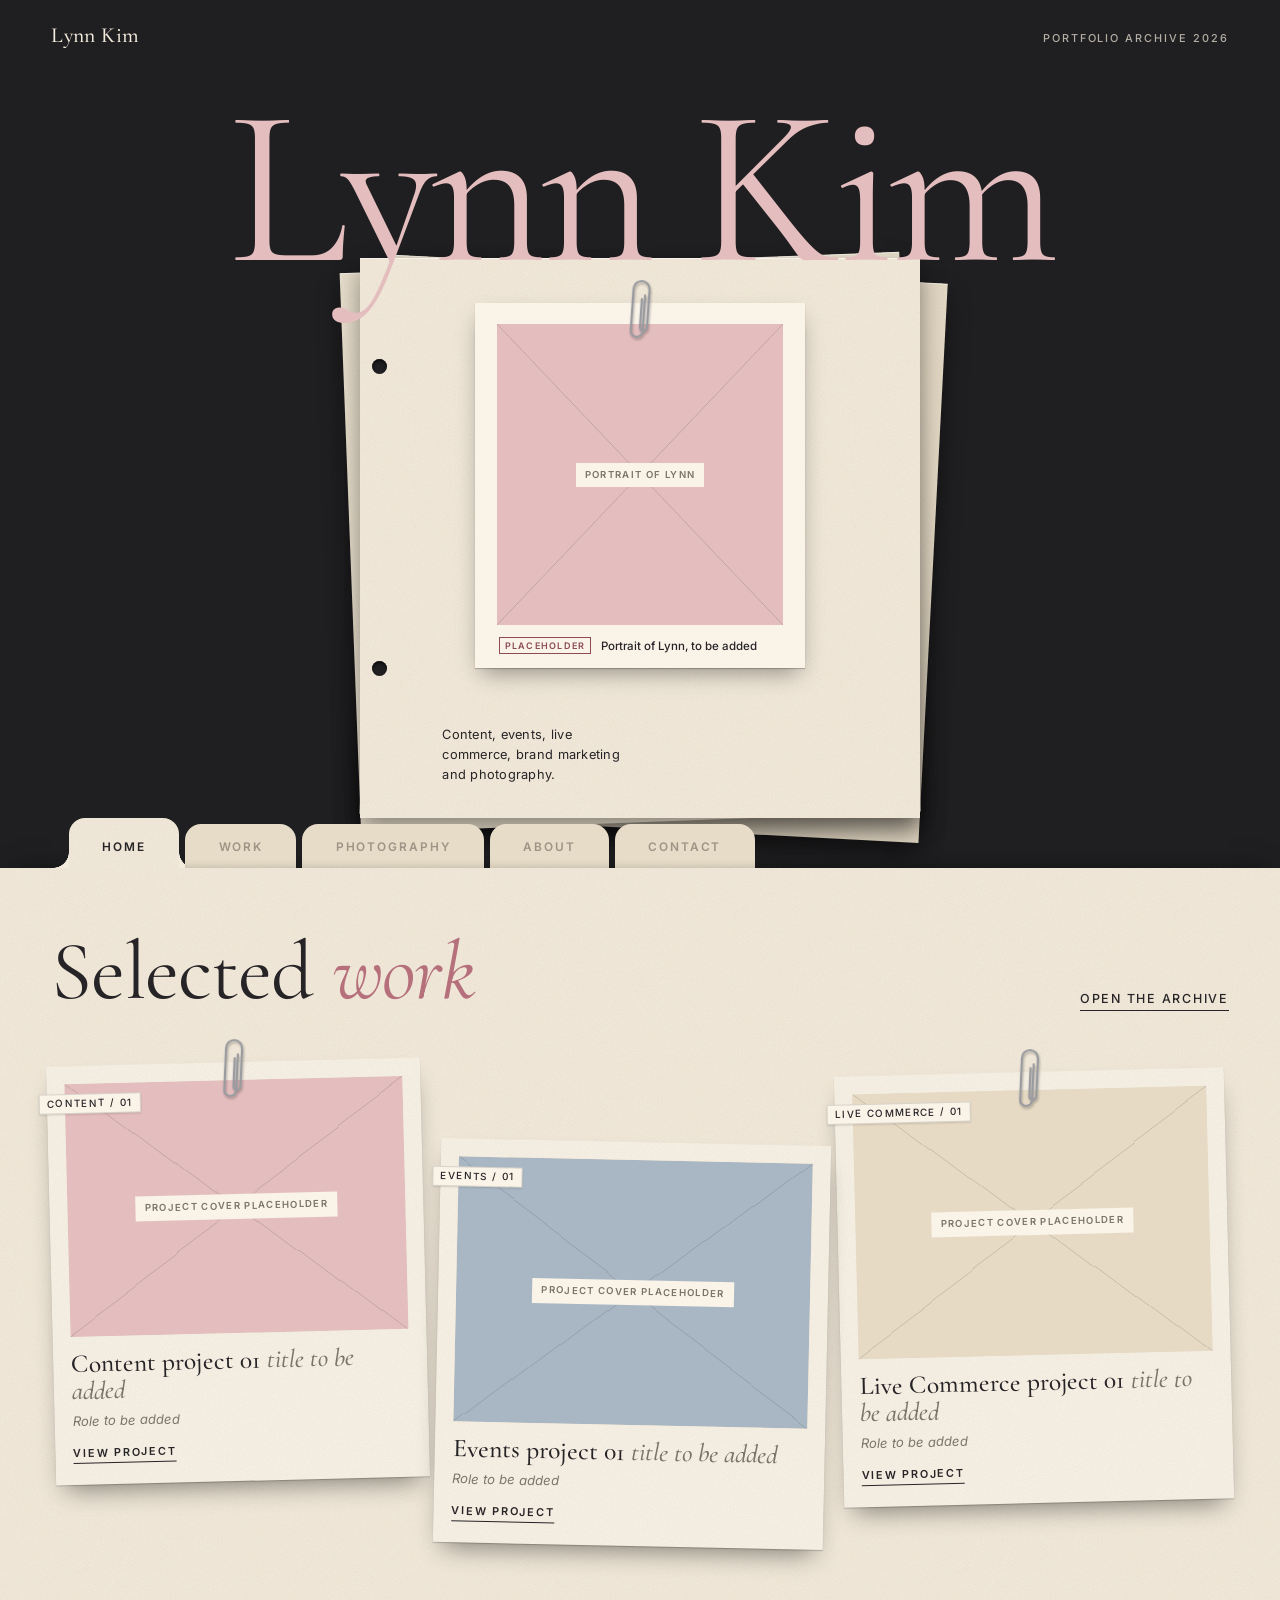
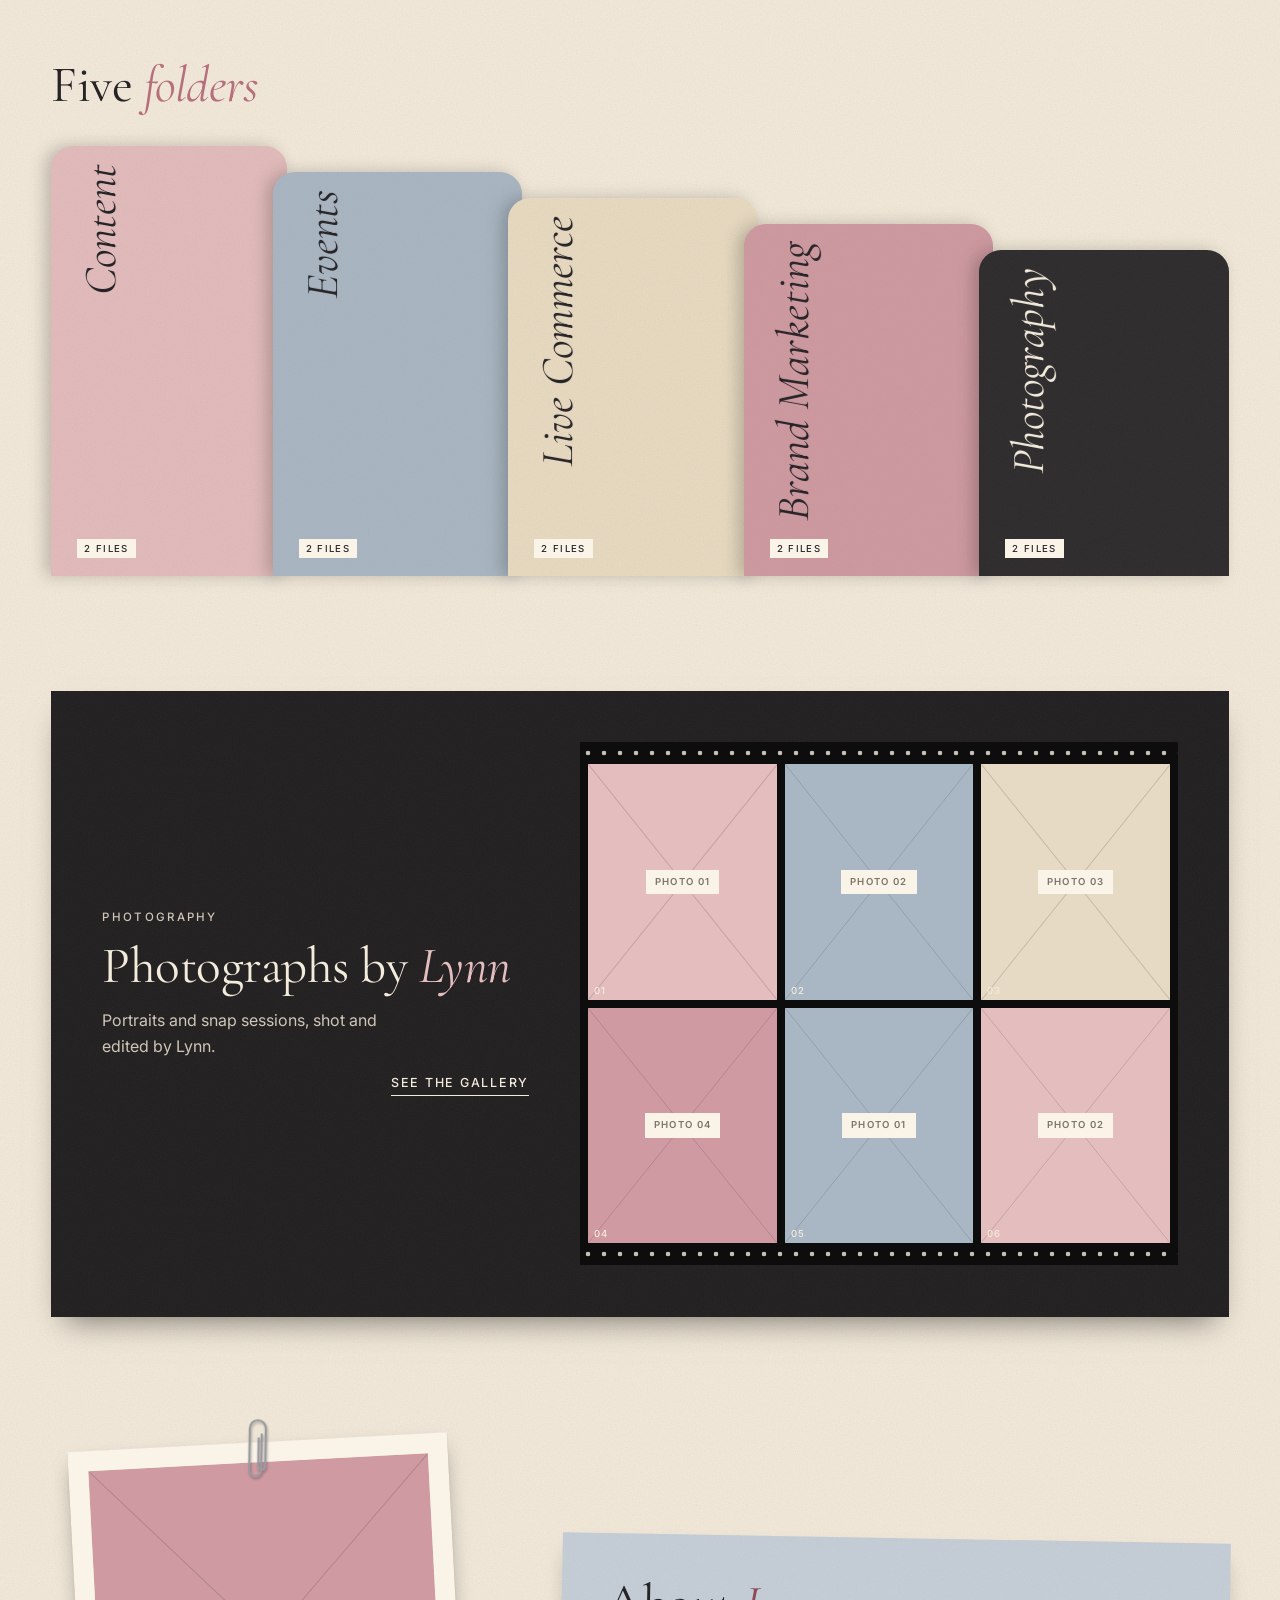
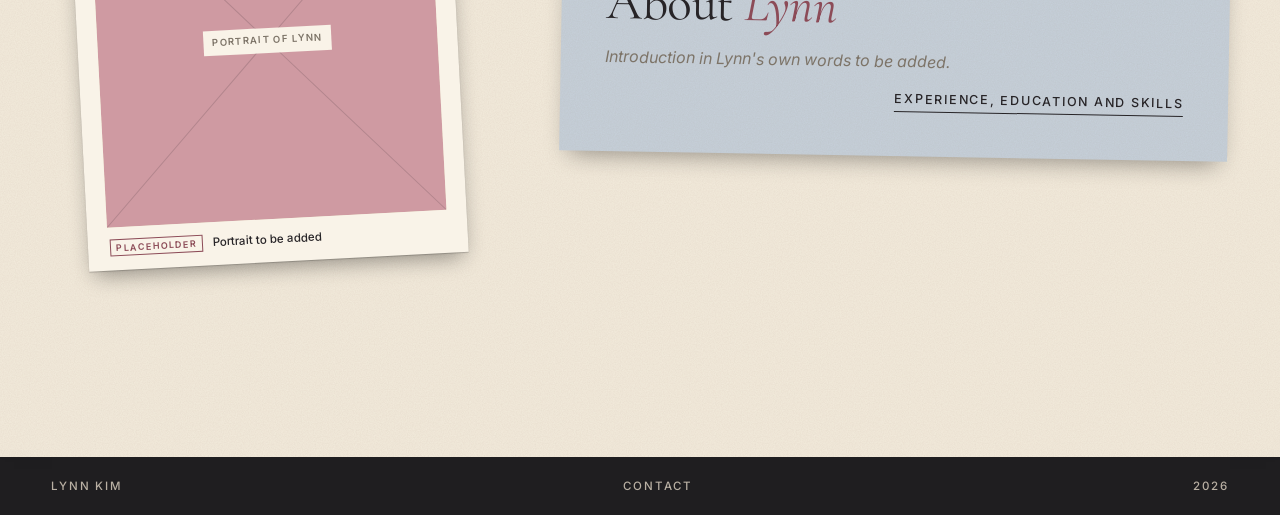
==== index.html @ a6194b80 "Build Lynn Kim portfolio: folder-tab archive, photography gallery, project pages Co-Authored-By: Cla" ====
<!doctype html>
<html lang="en">
<head>
<meta charset="utf-8">
<meta name="viewport" content="width=device-width, initial-scale=1">
<title>Lynn Kim, portfolio archive</title>
<meta name="description" content="Portfolio of Lynn Kim: content, events, live commerce, brand marketing and photography.">
<link rel="icon" href="data:,">
<link rel="preconnect" href="https://fonts.googleapis.com">
<link rel="preconnect" href="https://fonts.gstatic.com" crossorigin>
<link rel="stylesheet" href="https://fonts.googleapis.com/css2?family=Cormorant+Garamond:ital,wght@0,400;0,500;0,600;1,400;1,500&family=Inter:wght@400;500;600&display=swap">
<link rel="stylesheet" href="css/styles.css">
</head>
<body data-page="home">
<a class="skip" href="#main">Skip to content</a>
<div id="root"></div>
<noscript><p style="padding:2rem;color:#f3ebdc">This portfolio needs JavaScript to load its pages.</p></noscript>
<script type="module" src="js/app.js"></script>
</body>
</html>
---- css/styles.css ----
:root {
  --cream: #f3ebdc;
  --cream-2: #e7dcc8;
  --paper: #f9f3e8;
  --pink: #e4bdbe;
  --rose: #b5707c;
  --rose-deep: #8c4b57;
  --blue: #a9b7c4;
  --char: #1f1e20;
  --char-2: #2c2a2d;
  --ink: #272427;
  --mute: #7d7468;
  --serif: 'Cormorant Garamond', 'Cormorant', Georgia, 'Times New Roman', serif;
  --sans: 'Inter', system-ui, -apple-system, 'Segoe UI', Helvetica, Arial, sans-serif;
  --gut: clamp(16px, 4vw, 56px);
  --max: 1280px;
  --ease: cubic-bezier(.3, .7, .2, 1);
  --grain: url("data:image/svg+xml;utf8,<svg xmlns='http://www.w3.org/2000/svg' width='220' height='220'><filter id='n'><feTurbulence type='fractalNoise' baseFrequency='.85' numOctaves='2' stitchTiles='stitch'/><feColorMatrix values='0 0 0 0 .25  0 0 0 0 .18  0 0 0 0 .12  0 0 0 .1 0'/></filter><rect width='100%' height='100%' filter='url(%23n)'/></svg>");
  --cross: url("data:image/svg+xml;utf8,<svg xmlns='http://www.w3.org/2000/svg' viewBox='0 0 100 100' preserveAspectRatio='none'><path d='M0 0L100 100M100 0L0 100' stroke='rgba(31,30,32,.16)' stroke-width='1' vector-effect='non-scaling-stroke' fill='none'/></svg>");
}

*, *::before, *::after { box-sizing: border-box; }
html { -webkit-text-size-adjust: 100%; }
body {
  margin: 0; background: var(--char); color: var(--ink);
  font: 400 16px/1.6 var(--sans); -webkit-font-smoothing: antialiased;
}
img { max-width: 100%; display: block; }
a { color: inherit; }
h1, h2, h3, p, dl, dd, ol, ul { margin: 0; padding: 0; }
ul, ol { list-style: none; }
button { font: inherit; color: inherit; cursor: pointer; }
:focus-visible { outline: 2px solid var(--rose-deep); outline-offset: 3px; }
.band :focus-visible, .foot :focus-visible { outline-color: var(--pink); }
.skip { position: absolute; left: 8px; top: -60px; background: var(--cream); color: var(--ink); padding: 10px 14px; z-index: 100; }
.skip:focus { top: 8px; }
main:focus { outline: none; }

.pending { font-style: italic; color: var(--mute); }
.stamp { display: inline-block; font: 600 9px/1 var(--sans); letter-spacing: .14em; text-transform: uppercase; border: 1px solid currentColor; padding: 3px 5px; color: var(--rose-deep); margin-right: 6px; }
.small { font-size: .85rem; color: var(--mute); }
.eyebrow { font: 500 .72rem/1 var(--sans); letter-spacing: .2em; text-transform: uppercase; color: var(--pink); }
.eyebrow--dark { color: var(--rose-deep); }
.display { font: 400 clamp(2.6rem, 6.5vw, 5.4rem)/.95 var(--serif); letter-spacing: -.01em; }
.display em { font-style: italic; color: var(--rose); }
.display--s { font-size: clamp(2rem, 4vw, 3.2rem); }
.textlink { font: 500 .78rem/1 var(--sans); letter-spacing: .14em; text-transform: uppercase; text-decoration: none; border-bottom: 1px solid currentColor; padding-bottom: 5px; align-self: flex-end; white-space: nowrap; }
.textlink:hover { color: var(--rose-deep); }

/* ---------- desk and band ---------- */
.desk { max-width: 1600px; margin: 0 auto; }
.band { position: relative; color: var(--cream); background: var(--char); }
.top { display: flex; justify-content: space-between; align-items: baseline; padding: 22px var(--gut) 0; font: 500 .78rem var(--sans); letter-spacing: .08em; }
.logo { text-decoration: none; font: 500 1.35rem var(--serif); letter-spacing: .02em; }
.top__note { opacity: .7; text-transform: uppercase; letter-spacing: .18em; font-size: .68rem; }

.stage { padding: clamp(40px, 7vw, 88px) var(--gut) clamp(36px, 5vw, 64px); max-width: var(--max); margin: 0 auto; }
.stage__title { font: 400 clamp(3.6rem, 12vw, 10rem)/.88 var(--serif); color: var(--pink); margin: 18px 0 20px; letter-spacing: -.02em; overflow-wrap: anywhere; }
.stage__lede { max-width: 46ch; color: #d7cfc2; font-size: 1.02rem; }

/* home stage: giant name over a stack of paper */
.stage--home { padding-top: clamp(24px, 4vw, 56px); padding-bottom: 0; position: relative; }
.giant { font: 400 clamp(4.6rem, 17.5vw, 15rem)/.8 var(--serif); color: var(--pink); letter-spacing: -.03em; position: relative; z-index: 3; text-align: center; margin: 0 0 -.09em; }
.stack { position: relative; width: min(560px, 82%); margin: 0 auto; height: clamp(430px, 52vw, 560px); }
.paper { position: absolute; inset: 0; background: var(--cream); background-image: var(--grain); box-shadow: 0 1px 0 #fff8 inset, 0 12px 24px #0006; }
.paper--3 { transform: rotate(3deg) translate(14px, 10px); background-color: var(--cream-2); }
.paper--2 { transform: rotate(-2.2deg) translate(-10px, 4px); background-color: #ece3d1; }
.paper--1 { display: flex; flex-direction: column; align-items: center; padding: 8% 8% 6%; }
.paper--1::before, .paper--1::after { content: ''; position: absolute; left: 12px; width: 15px; height: 15px; border-radius: 50%; background: var(--char); box-shadow: inset 0 2px 3px #000a; }
.paper--1::before { top: 18%; } .paper--1::after { top: 72%; }
.paper--1 .polaroid { width: 70%; z-index: 2; }
.typed { color: var(--ink); font: 400 .8rem/1.55 var(--sans); letter-spacing: .02em; margin-top: auto; align-self: flex-start; max-width: 28ch; padding-left: 8%; }

/* ---------- tabs: navigation as folder tabs ---------- */
.tabs { margin-top: 0; position: relative; z-index: 4; }
.tabs__row { display: flex; align-items: flex-end; gap: 6px; padding: 0 calc(var(--gut) + 18px); overflow-x: auto; scrollbar-width: none; max-width: 100%; }
.tabs__row::-webkit-scrollbar { display: none; }
.tabs a {
  position: relative; flex: 0 0 auto; text-decoration: none; background: var(--cream-2); color: #9d9486;
  font: 600 .74rem/1 var(--sans); letter-spacing: .16em; text-transform: uppercase;
  padding: 18px clamp(16px, 2.6vw, 34px) 14px; border-radius: 16px 16px 0 0; box-shadow: inset 0 -8px 10px -8px #0003;
  transition: color .25s, padding .35s var(--ease);
}
.tabs a:hover { color: var(--ink); }
.tabs a[aria-current='page'] { background: var(--cream); background-image: var(--grain); color: var(--ink); padding-top: 24px; box-shadow: none; }
.tabs a[aria-current='page']::before, .tabs a[aria-current='page']::after { content: ''; position: absolute; bottom: 0; width: 16px; height: 16px; }
.tabs a[aria-current='page']::before { left: -16px; background: radial-gradient(circle at 0 0, transparent 15.5px, var(--cream) 16px); }
.tabs a[aria-current='page']::after { right: -16px; background: radial-gradient(circle at 100% 0, transparent 15.5px, var(--cream) 16px); }

/* ---------- sheet ---------- */
.sheet { background: var(--cream); background-image: var(--grain); padding: clamp(32px, 5vw, 72px) var(--gut) 80px; min-height: 60vh; box-shadow: 0 -10px 24px -14px #0008; position: relative; }
.sheet > * { max-width: var(--max); margin-left: auto; margin-right: auto; }
.block { margin-bottom: clamp(64px, 9vw, 130px); }
.block__head { display: flex; justify-content: space-between; align-items: flex-end; gap: 24px; flex-wrap: wrap; margin-bottom: clamp(28px, 4vw, 52px); }
.foot { display: flex; justify-content: space-between; padding: 22px var(--gut); font: 500 .72rem var(--sans); letter-spacing: .16em; text-transform: uppercase; color: #b9b0a3; }
.foot a { text-decoration: none; }

/* ---------- media and placeholders ---------- */
.media { width: 100%; height: 100%; object-fit: cover; }
.ph { position: relative; width: 100%; height: 100%; min-height: 100%; display: grid; place-items: center; background-color: var(--pink); background-image: var(--cross); background-size: 100% 100%; overflow: hidden; }
.ph span { background: var(--paper); color: var(--mute); font: 600 .6rem/1.3 var(--sans); letter-spacing: .14em; text-transform: uppercase; padding: 6px 9px; text-align: center; max-width: 80%; }
.ph--pink { background-color: var(--pink); } .ph--rose { background-color: #cf9aa2; }
.ph--blue { background-color: var(--blue); } .ph--cream { background-color: #e6dac4; }
.ph--char { background-color: #4a474b; }

.clip { position: absolute; width: 22px; height: 70px; color: #9a9ba0; top: -26px; left: 50%; transform: translateX(-50%) rotate(4deg); z-index: 5; filter: drop-shadow(1px 2px 1px #0004); pointer-events: none; }
.clip--rose { color: var(--rose); }

.label { display: inline-block; background: var(--paper); border: 1px solid #0002; padding: 3px 7px; font: 500 .62rem/1.2 var(--sans); letter-spacing: .14em; text-transform: uppercase; color: var(--ink); box-shadow: 0 1px 2px #0002; }

.polaroid { position: relative; background: var(--paper); padding: 4.5% 4.5% 0; margin: 0; transform: rotate(var(--tilt, 0deg)); box-shadow: 0 1px 1px #0003, 0 10px 22px -6px #0006; max-width: 380px; }
.polaroid__img { aspect-ratio: 1 / 1.05; background: var(--cream-2); overflow: hidden; }
.polaroid figcaption { padding: 12px 2px 14px; font: 500 .72rem/1.3 var(--sans); color: var(--ink); min-height: 3.2em; display: flex; flex-wrap: wrap; align-items: center; gap: 4px; }

/* ---------- cards (project sheets) ---------- */
.scatter { display: grid; grid-template-columns: repeat(12, 1fr); gap: 28px; align-items: start; }
.scatter .card:nth-child(1) { grid-column: 1 / 5; }
.scatter .card:nth-child(2) { grid-column: 5 / 9; margin-top: 80px; margin-left: -16px; z-index: 2; }
.scatter .card:nth-child(3) { grid-column: 9 / 13; margin-top: 10px; margin-left: -16px; }
.card { position: relative; display: block; text-decoration: none; background: var(--paper); background-image: var(--grain); padding: 18px 18px 20px; transform: rotate(var(--tilt, 0deg)); box-shadow: 0 1px 1px #0003, 0 14px 26px -10px #0007; transition: transform .45s var(--ease), box-shadow .45s var(--ease); }
.card:hover, .card:focus-visible { transform: rotate(0deg) translateY(-6px); box-shadow: 0 1px 1px #0003, 0 22px 34px -12px #0008; }
.card .label { position: absolute; top: 28px; left: -8px; z-index: 3; }
.card__img { aspect-ratio: 4 / 3; overflow: hidden; margin-bottom: 14px; background: var(--cream-2); }
.card__title { font: 500 1.6rem/1.05 var(--serif); }
.card__meta { font-size: .82rem; color: var(--mute); margin-top: 6px; }
.card__more { display: inline-block; margin-top: 14px; font: 600 .68rem var(--sans); letter-spacing: .16em; text-transform: uppercase; border-bottom: 1px solid currentColor; padding-bottom: 3px; }

/* ---------- spines (folders seen edge-on) ---------- */
.block--spines .display { margin-bottom: 36px; }
.spines { display: grid; grid-template-columns: repeat(5, 1fr); gap: 0; height: clamp(300px, 36vw, 430px); }
.spine { position: relative; margin-left: -14px; padding-top: calc(var(--i) * 26px); filter: drop-shadow(-6px 0 8px #0003); }
.spine:first-child { margin-left: 0; }
.spine a { display: flex; flex-direction: column; justify-content: space-between; height: 100%; padding: 18px 18px 18px 26px; text-decoration: none; background: var(--pink); background-image: var(--grain); border-radius: 22px 22px 0 0; color: var(--ink); transition: transform .45s var(--ease); }
.spine a:hover, .spine a:focus-visible { transform: translateY(-14px); }
.spine--blue a { background-color: var(--blue); } .spine--cream a { background-color: #e9dcc3; }
.spine--rose a { background-color: #cf9aa2; } .spine--char a { background-color: var(--char-2); color: var(--cream); }
.spine__label { writing-mode: vertical-rl; transform: rotate(180deg); font: 400 clamp(1.8rem, 3.6vw, 3rem)/1 var(--serif); font-style: italic; align-self: flex-start; }
.spine__count { background: var(--paper); color: var(--ink); font: 500 .6rem var(--sans); letter-spacing: .14em; text-transform: uppercase; padding: 4px 7px; align-self: flex-start; }

/* ---------- photography strip on home ---------- */
.strip-wrap { display: grid; grid-template-columns: 5fr 7fr; gap: clamp(24px, 4vw, 64px); align-items: center; background: var(--char); background-image: var(--grain); color: var(--cream); padding: clamp(28px, 4vw, 56px); box-shadow: 0 16px 30px -14px #0008; }
.strip-copy { display: flex; flex-direction: column; gap: 18px; align-items: flex-start; }
.strip-copy .display em { color: var(--pink); }
.strip-copy p { color: #cfc6b8; max-width: 32ch; }
.strip-copy .textlink:hover { color: var(--pink); }
.film { display: grid; grid-template-columns: repeat(3, 1fr); gap: 8px; background: #0e0d0e; padding: 22px 8px; position: relative; }
.film::before, .film::after { content: ''; position: absolute; left: 0; right: 0; height: 8px; background-image: radial-gradient(circle, var(--cream) 2px, transparent 2.6px); background-size: 16px 8px; opacity: .8; }
.film::before { top: 7px; } .film::after { bottom: 7px; }
.film__frame { position: relative; aspect-ratio: 4 / 5; overflow: hidden; }
.film__frame i { position: absolute; left: 6px; bottom: 4px; font: 500 .6rem var(--sans); color: var(--cream); font-style: normal; letter-spacing: .1em; }

.about-note { display: grid; grid-template-columns: minmax(220px, 4fr) 6fr; gap: clamp(28px, 5vw, 80px); align-items: center; }
.about-note .polaroid { margin: 10px 0 0 6%; }
.note { background: #c6d0da; background-image: var(--grain); padding: clamp(24px, 3.5vw, 48px); transform: rotate(1deg); box-shadow: 0 12px 24px -10px #0006; display: flex; flex-direction: column; gap: 18px; align-items: flex-start; }
.note .display em { color: var(--rose-deep); }

/* ---------- Work: filing cabinet ---------- */
.sheet:has(.cabinet) { padding-top: clamp(24px, 3vw, 40px); }
.cabinet { max-width: var(--max); margin: 0 auto; }
.ftabs { position: relative; z-index: 20; margin-bottom: -1px; }
.ftabs__row { display: flex; gap: 5px; overflow-x: auto; padding: 14px 18px 0; scrollbar-width: none; }
.ftabs__row::-webkit-scrollbar { display: none; }
.ftab { position: relative; flex: 0 0 auto; border: 0; background: var(--pink); background-image: var(--grain); color: var(--ink); font: 600 .72rem/1 var(--sans); letter-spacing: .15em; text-transform: uppercase; padding: 17px clamp(14px, 2.2vw, 28px) 13px; border-radius: 14px 14px 0 0; box-shadow: inset 0 -7px 9px -7px #0004; transition: transform .4s var(--ease), padding .4s var(--ease); min-height: 44px; }
.ftab--blue { background-color: var(--blue); } .ftab--cream { background-color: #e9dcc3; }
.ftab--rose { background-color: #cf9aa2; } .ftab--char { background-color: var(--char-2); color: var(--cream); }
.ftab:hover { transform: translateY(-3px); }
.ftab[aria-selected='true'] { padding-top: 24px; box-shadow: none; transform: none; z-index: 2; }
.ftab--pink { --tab: var(--pink); } .ftab--blue { --tab: var(--blue); } .ftab--cream { --tab: #e9dcc3; }
.ftab--rose { --tab: #cf9aa2; } .ftab--char { --tab: var(--char-2); }
.ftab[aria-selected='true']::before, .ftab[aria-selected='true']::after { content: ''; position: absolute; bottom: 0; width: 14px; height: 14px; }
.ftab[aria-selected='true']::before { left: -14px; background: radial-gradient(circle at 0 0, transparent 13.5px, var(--tab) 14px); }
.ftab[aria-selected='true']::after { right: -14px; background: radial-gradient(circle at 100% 0, transparent 13.5px, var(--tab) 14px); }

.cabinet__stack { display: grid; padding-bottom: 64px; position: relative; }
.folder { grid-area: 1 / 1; --d: 0; --r: 0;
  background: var(--pink); background-image: var(--grain); border-radius: 0 20px 6px 6px; padding: clamp(24px, 4vw, 52px);
  transform: translateY(calc(var(--d) * 13px)) rotate(calc(var(--r) * 1deg)); transform-origin: 50% 100%;
  z-index: calc(10 - var(--d)); box-shadow: 0 -1px 0 #fff5 inset, 0 8px 18px -8px #0006;
  transition: transform .6s var(--ease), box-shadow .6s var(--ease); outline-offset: -6px; }
.folder--blue { background-color: var(--blue); } .folder--cream { background-color: #e9dcc3; }
.folder--rose { background-color: #cf9aa2; } .folder--char { background-color: var(--char-2); color: var(--cream); }
.folder--char .display em { color: var(--pink); }
.folder__inner { transition: opacity .35s ease, visibility 0s linear .35s; opacity: 0; visibility: hidden; position: absolute; inset: auto; left: 0; right: 0; top: 0; pointer-events: none; padding: inherit; }
.folder.is-front .folder__inner { position: relative; opacity: 1; visibility: visible; pointer-events: auto; transition: opacity .5s ease .12s, visibility 0s; padding: 0; }
.folder:not(.is-front) { box-shadow: 0 8px 14px -8px #0007; }
.folder__head { display: flex; justify-content: space-between; align-items: flex-end; gap: 16px; flex-wrap: wrap; margin-bottom: clamp(28px, 4vw, 48px); border-bottom: 1px solid #0003; padding-bottom: 18px; }
.folder--char .folder__head { border-color: #fff3; }
.folder__head p { font-size: .9rem; }
.count { display: inline-block; margin-left: 8px; font: 600 .62rem var(--sans); letter-spacing: .14em; text-transform: uppercase; background: var(--paper); color: var(--ink); padding: 4px 7px; }
.folder__files { display: grid; grid-template-columns: repeat(12, 1fr); gap: 26px; align-items: start; }
.folder__files .card { color: var(--ink); }
.folder__files .card:nth-child(1) { grid-column: 1 / 8; }
.folder__files .card:nth-child(2) { grid-column: 8 / 13; margin-top: 56px; margin-left: -14px; }
.folder__files .card:nth-child(n+3) { grid-column: span 4; }
.hint { text-align: center; font-size: .8rem; color: var(--mute); margin-top: 18px; }

/* ---------- Project detail ---------- */
.crumb { font: 500 .7rem var(--sans); letter-spacing: .14em; text-transform: uppercase; color: var(--mute); margin-bottom: 24px; }
.crumb a { text-decoration: none; border-bottom: 1px solid #0003; }
.facts { display: grid; grid-template-columns: repeat(4, 1fr); border-top: 1px solid var(--ink); border-bottom: 1px solid #0003; margin-bottom: clamp(40px, 6vw, 80px); }
.facts div { padding: 16px 16px 16px 0; }
.facts dt { font: 600 .62rem var(--sans); letter-spacing: .18em; text-transform: uppercase; color: var(--mute); margin-bottom: 6px; }
.facts dd { font: 500 1.25rem/1.2 var(--serif); }
.detail { display: grid; grid-template-columns: repeat(2, 1fr); gap: clamp(36px, 5vw, 72px) clamp(32px, 6vw, 96px); margin-bottom: clamp(60px, 8vw, 110px); }
.detail__sec { position: relative; padding-top: 6px; }
.detail__sec--wide { grid-column: 1 / -1; }
.num { display: block; font: 500 .72rem var(--sans); letter-spacing: .2em; color: var(--rose-deep); margin-bottom: 10px; }
.detail__sec .display { margin-bottom: 18px; }
.detail__sec > p { max-width: 54ch; font-size: 1.05rem; }
.ticks li { padding: 10px 0 10px 26px; border-bottom: 1px solid #0002; position: relative; }
.ticks li::before { content: ''; position: absolute; left: 0; top: 1.2em; width: 12px; height: 1px; background: var(--rose-deep); }
.steps { display: grid; grid-template-columns: repeat(3, 1fr); gap: 0; counter-reset: s; }
.steps li { display: flex; gap: 14px; padding: 18px 22px 18px 0; border-top: 1px solid var(--ink); }
.steps b { font: 400 2.4rem/1 var(--serif); color: var(--rose); }
.steps h3 { font: 600 .8rem var(--sans); letter-spacing: .08em; text-transform: uppercase; margin-bottom: 6px; }
.steps p { font-size: .95rem; }
.metrics { display: grid; grid-template-columns: repeat(3, 1fr); gap: 20px; }
.metric { background: var(--paper); background-image: var(--grain); padding: 24px 22px; box-shadow: 0 10px 18px -10px #0006; transform: rotate(-.6deg); }
.metric:nth-child(2) { transform: rotate(.7deg) translateY(10px); }
.metric__v { display: block; font: 400 clamp(2.4rem, 4vw, 3.6rem)/1 var(--serif); }
.metric__l { display: block; font-size: .82rem; margin-top: 8px; color: var(--mute); }
.metric--ph .metric__v { font-size: 1.5rem; }
.evidence { margin-bottom: 70px; }
.evidence .display { margin-bottom: 30px; }
.evidence__row { display: grid; grid-template-columns: repeat(3, 1fr); gap: 30px; align-items: start; }
.evidence__row .polaroid:nth-child(2) { margin-top: 44px; }
.pager { display: grid; grid-template-columns: 1fr 1fr; border-top: 1px solid var(--ink); }
.pager a { text-decoration: none; padding: 24px 0; font: 500 1.7rem/1.1 var(--serif); display: flex; flex-direction: column; gap: 8px; }
.pager a:last-child { text-align: right; align-items: flex-end; }
.pager span { font: 600 .64rem var(--sans); letter-spacing: .18em; text-transform: uppercase; color: var(--mute); }
.pager a:hover { color: var(--rose-deep); }

/* ---------- Photography ---------- */
.spread { display: grid; grid-template-columns: repeat(12, 1fr); gap: 20px; align-items: start; }
.shot { position: relative; display: block; width: 100%; border: 0; padding: 0; background: var(--cream-2); overflow: hidden; box-shadow: 0 14px 26px -12px #0008; transition: transform .5s var(--ease); }
.shot:hover, .shot:focus-visible { transform: scale(1.012); }
.shot--tall { aspect-ratio: 4 / 5; } .shot--wide { aspect-ratio: 3 / 2; } .shot--square { aspect-ratio: 1; }
.shot__no { position: absolute; left: 10px; bottom: 8px; font: 500 .66rem var(--sans); letter-spacing: .14em; background: var(--paper); padding: 3px 6px; }
.cap { font-size: .78rem; margin-top: 10px; max-width: 34ch; }
.spread__item--1 { grid-column: 1 / 7; }
.spread__item--2 { grid-column: 7 / 13; margin-top: 90px; }
.spread__item--3 { grid-column: 2 / 6; margin-top: 40px; position: relative; z-index: 2; }
.spread__item--4 { grid-column: 7 / 12; margin-top: 30px; }
.block--blue { background: #c3cdd7; background-image: var(--grain); padding: clamp(28px, 5vw, 64px); margin-left: calc(var(--gut) * -1); margin-right: calc(var(--gut) * -1); max-width: none !important; }
.block--blue > * { max-width: var(--max); margin-left: auto; margin-right: auto; }
.block--blue .display em { color: var(--rose-deep); }
.snaps { display: grid; grid-template-columns: repeat(5, 1fr); gap: 22px; }
.snap { position: relative; display: block; border: 0; background: var(--paper); padding: 8px 8px 0; text-align: left; transform: rotate(var(--tilt)); box-shadow: 0 12px 20px -8px #0006; transition: transform .45s var(--ease); }
.snap:nth-child(even) { margin-top: 34px; }
.snap:hover, .snap:focus-visible { transform: rotate(0) translateY(-6px); }
.snap__img { display: block; aspect-ratio: 1; overflow: hidden; }
.snap__cap { display: flex; justify-content: space-between; align-items: center; padding: 10px 2px 12px; font-size: .7rem; min-height: 40px; }
.snap__cap i { font-style: normal; font-weight: 600; letter-spacing: .12em; }
.sheetfilm { display: grid; grid-template-columns: repeat(3, 1fr); gap: 8px 10px; background: var(--char); padding: 30px 16px; position: relative; box-shadow: 0 16px 28px -14px #000a; }
.sheetfilm::before, .sheetfilm::after { content: ''; position: absolute; left: 0; right: 0; height: 10px; background-image: radial-gradient(circle, var(--cream) 2.4px, transparent 3px); background-size: 20px 10px; opacity: .8; }
.sheetfilm::before { top: 10px; } .sheetfilm::after { bottom: 10px; }
.cs-frame { position: relative; border: 0; padding: 0; aspect-ratio: 3 / 2; overflow: hidden; background: #111; transition: filter .3s, transform .4s var(--ease); }
.cs-frame:hover, .cs-frame:focus-visible { transform: scale(1.02); z-index: 2; }
.cs-frame i { position: absolute; right: 8px; bottom: 6px; font: 500 .66rem var(--sans); font-style: normal; color: var(--cream); letter-spacing: .1em; background: #0008; padding: 1px 5px; }
.viewer { border: 0; padding: 0; background: var(--char); color: var(--cream); width: min(980px, 94vw); max-height: 94vh; }
.viewer::backdrop { background: #0009; }
.viewer__bar, .viewer__nav { display: flex; justify-content: space-between; align-items: center; padding: 12px 16px; gap: 12px; font-size: .8rem; }
.viewer__stage { height: min(62vh, 620px); background: #111; }
.vbtn { background: none; border: 1px solid #fff6; color: var(--cream); padding: 10px 16px; font: 600 .7rem var(--sans); letter-spacing: .14em; text-transform: uppercase; min-height: 44px; }
.vbtn:hover { background: var(--cream); color: var(--ink); }
#viewer-cap { text-align: center; flex: 1; }

/* ---------- About ---------- */
.about-grid { display: grid; grid-template-columns: 4fr 6fr; gap: clamp(28px, 6vw, 96px); align-items: center; margin-bottom: clamp(60px, 8vw, 110px); }
.about-grid .polaroid { margin: 20px auto 0; max-width: 360px; }
.about-grid__text { display: flex; flex-direction: column; gap: 22px; }
.lead { font: 400 clamp(1.3rem, 2.2vw, 1.8rem)/1.35 var(--serif); max-width: 36ch; }
.cols { display: grid; grid-template-columns: repeat(3, 1fr); gap: 0; align-items: start; }
.col { padding: 30px 28px 36px; background-image: var(--grain); box-shadow: 0 12px 22px -12px #0006; border-radius: 16px 16px 4px 4px; }
.col .display { margin-bottom: 18px; }
.col--blue { background-color: var(--blue); transform: rotate(-.5deg); }
.col--pink { background-color: var(--pink); margin-top: 28px; margin-left: -6px; z-index: 2; position: relative; }
.col--cream { background-color: #e9dcc3; margin-left: -6px; transform: rotate(.5deg); }
.plain li { padding: 10px 0; border-bottom: 1px solid #0002; display: flex; flex-wrap: wrap; justify-content: space-between; gap: 4px 12px; }
.plain li p { width: 100%; font-size: .9rem; }
.plain li span { font-size: .8rem; color: var(--mute); }

/* ---------- Contact ---------- */
.contact { display: grid; grid-template-columns: 7fr 4fr; gap: clamp(28px, 6vw, 90px); align-items: center; }
.note-pad { position: relative; background: #e8bfc3; background-image: var(--grain); padding: clamp(32px, 5vw, 64px); box-shadow: 0 16px 30px -12px #0007; transform: rotate(-.8deg); }
.note-pad .clip { top: -30px; }
.note-pad .display em { color: var(--rose-deep); }
.contact__list { margin-top: 34px; border-top: 1px solid var(--ink); }
.contact__list > div { display: grid; grid-template-columns: 8rem 1fr; gap: 12px; padding: 18px 0; border-bottom: 1px solid #0003; align-items: baseline; }
.contact__list dt { font: 600 .66rem var(--sans); letter-spacing: .18em; text-transform: uppercase; }
.big-link { font: 400 clamp(1.4rem, 2.6vw, 2rem) var(--serif); text-decoration: none; border-bottom: 1px solid currentColor; overflow-wrap: anywhere; }
.big-link--ph { border: 0; font-size: 1.1rem; }
.btn { display: inline-block; background: var(--char); color: var(--cream); text-decoration: none; padding: 14px 22px; font: 600 .72rem var(--sans); letter-spacing: .14em; text-transform: uppercase; min-height: 44px; }
.btn:hover { background: var(--rose-deep); }
.btn--off { background: transparent; color: var(--mute); border: 1px dashed var(--mute); font-style: italic; text-transform: none; letter-spacing: .02em; font-size: .9rem; }
.contact__side .polaroid { margin: 0 auto; }

/* ---------- motion ---------- */
@media (prefers-reduced-motion: reduce) {
  *, *::before, *::after { transition-duration: .01ms !important; animation-duration: .01ms !important; scroll-behavior: auto !important; }
  .card:hover, .ftab:hover, .spine a:hover, .snap:hover { transform: none; }
}

/* ---------- tablet ---------- */
@media (max-width: 960px) {
  .scatter { grid-template-columns: repeat(6, 1fr); }
  .scatter .card:nth-child(1) { grid-column: 1 / 5; }
  .scatter .card:nth-child(2) { grid-column: 3 / 7; margin-left: 0; }
  .scatter .card:nth-child(3) { grid-column: 1 / 5; margin-top: 0; margin-left: 0; }
  .strip-wrap, .about-note, .about-grid, .contact { grid-template-columns: 1fr; }
  .facts { grid-template-columns: repeat(2, 1fr); }
  .detail, .steps, .metrics, .cols { grid-template-columns: 1fr; }
  .col--pink, .col--cream { margin-left: 0; margin-top: 16px; }
  .evidence__row { grid-template-columns: 1fr 1fr; }
  .snaps { grid-template-columns: repeat(3, 1fr); }
  .folder__files .card:nth-child(1), .folder__files .card:nth-child(2), .folder__files .card:nth-child(n+3) { grid-column: span 6; margin-left: 0; }
}

/* ---------- mobile ---------- */
@media (max-width: 640px) {
  body { font-size: 15px; }
  .top__note { display: none; }
  .stack { width: 92%; height: 440px; }
  .spines { grid-template-columns: 1fr; height: auto; gap: 0; }
  .spine { margin-left: 0; margin-top: -10px; padding-top: 0; }
  .spine:first-child { margin-top: 0; }
  .spine a { flex-direction: row-reverse; align-items: center; padding: 22px 20px; height: 74px; border-radius: 18px 18px 0 0; }
  .spine__label { writing-mode: horizontal-tb; transform: none; font-size: 1.9rem; align-self: center; }
  .spine__count { align-self: center; }
  .scatter, .folder__files { display: flex; flex-direction: column; gap: 34px; }
  .scatter .card, .folder__files .card { margin: 0 !important; width: 94%; }
  .scatter .card:nth-child(even), .folder__files .card:nth-child(even) { align-self: flex-end; }
  .folder { padding: 22px 16px; }
  .cabinet__stack { padding-bottom: 52px; }
  .film { grid-template-columns: repeat(3, 1fr); }
  .evidence__row { grid-template-columns: 1fr; }
  .evidence__row .polaroid { margin: 0 auto !important; width: 86%; }
  .snaps { grid-template-columns: 1fr 1fr; gap: 18px; }
  .snap:nth-child(even) { margin-top: 20px; }
  .spread { display: flex; flex-direction: column; gap: 36px; }
  .spread__item { margin: 0 !important; }
  .spread__item:nth-child(even) { width: 88%; align-self: flex-end; }
  .sheetfilm { grid-template-columns: repeat(2, 1fr); }
  .contact__list > div { grid-template-columns: 1fr; gap: 4px; }
  .facts { grid-template-columns: 1fr 1fr; }
  .pager a { font-size: 1.25rem; }
  .block--blue { margin-left: calc(var(--gut) * -1); margin-right: calc(var(--gut) * -1); }
}
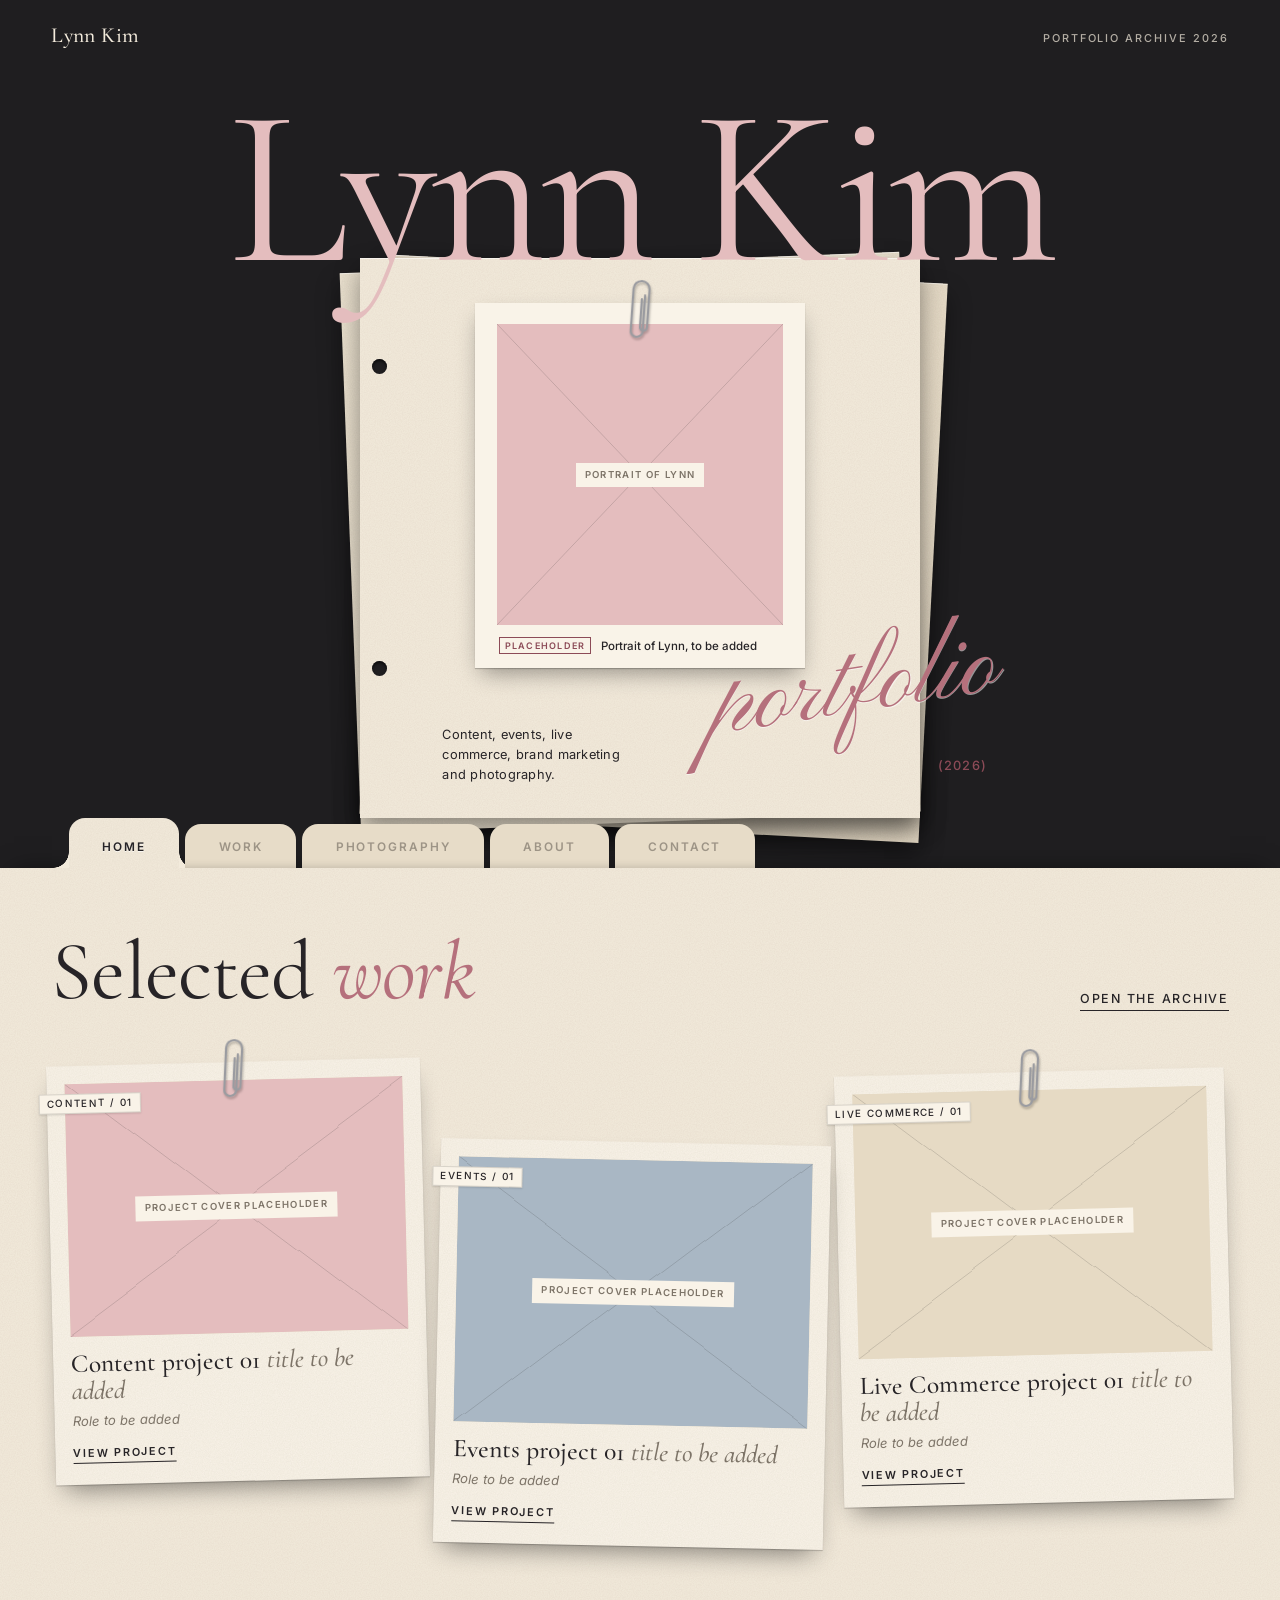
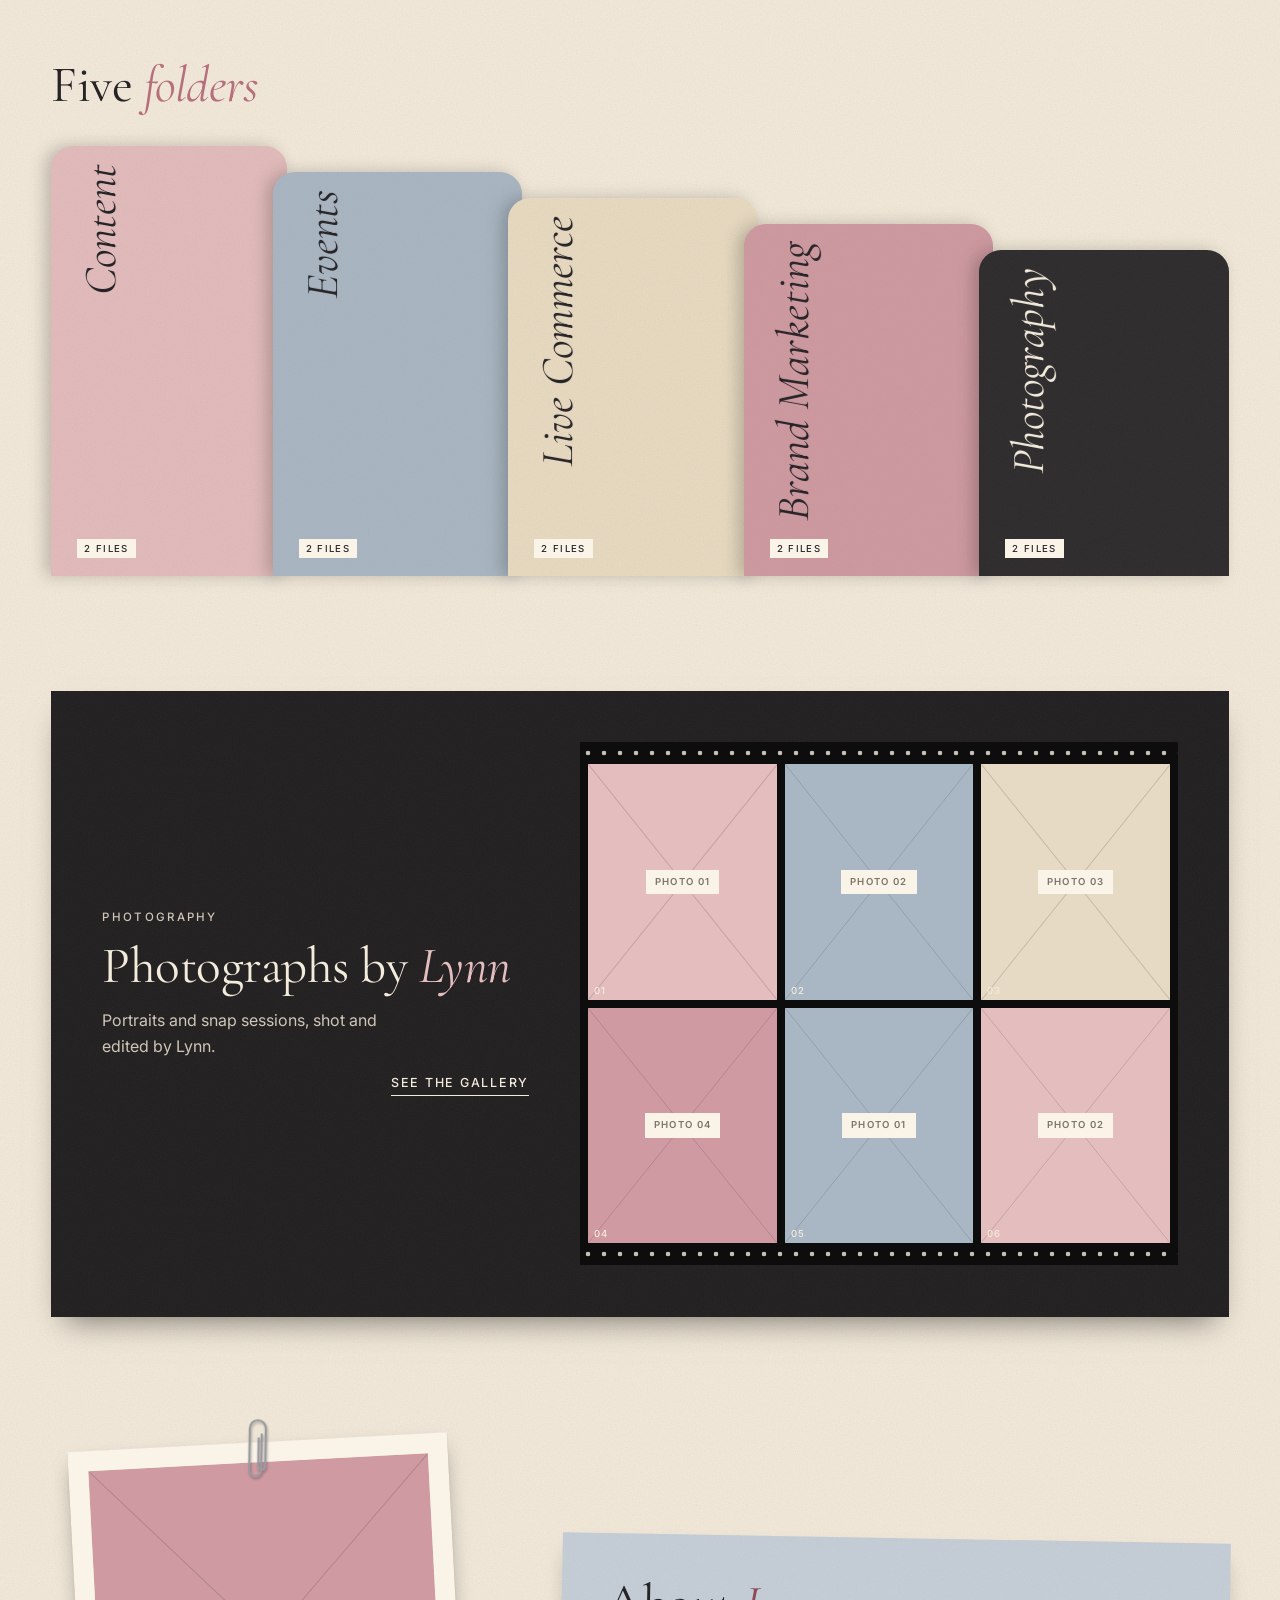
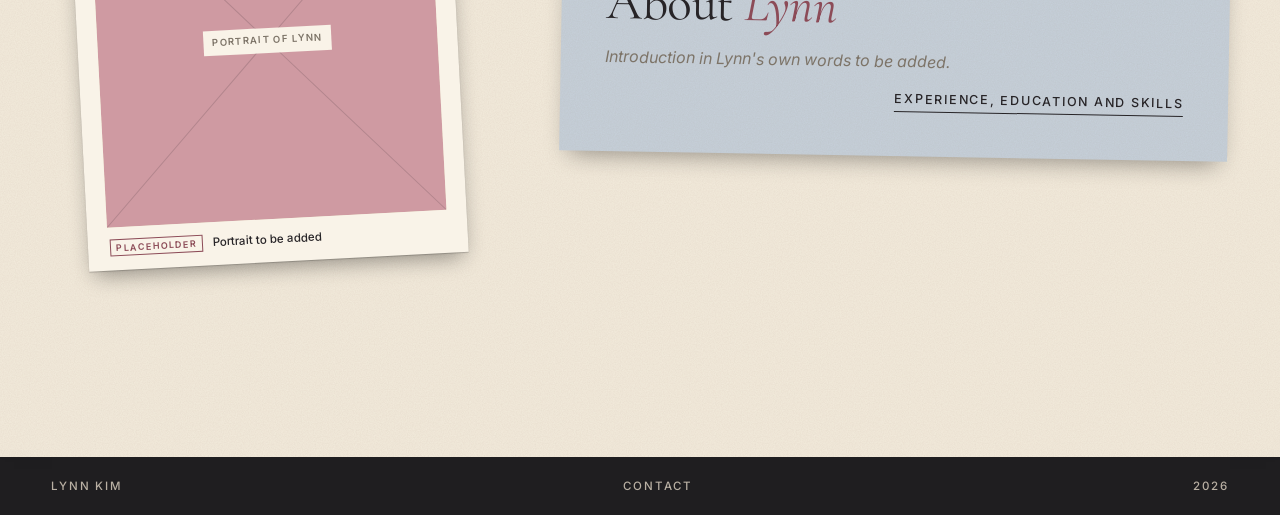
==== commit a439c143: "Add script accents, tape, stamp label and binder rings from references 6 and 7 Co-Authored-By: Claud" ====
--- a/index.html
+++ b/index.html
@@ -8,7 +8,7 @@
 <link rel="icon" href="data:,">
 <link rel="preconnect" href="https://fonts.googleapis.com">
 <link rel="preconnect" href="https://fonts.gstatic.com" crossorigin>
-<link rel="stylesheet" href="https://fonts.googleapis.com/css2?family=Cormorant+Garamond:ital,wght@0,400;0,500;0,600;1,400;1,500&family=Inter:wght@400;500;600&display=swap">
+<link rel="stylesheet" href="https://fonts.googleapis.com/css2?family=Pinyon+Script&family=Cormorant+Garamond:ital,wght@0,400;0,500;0,600;1,400;1,500&family=Inter:wght@400;500;600&display=swap">
 <link rel="stylesheet" href="css/styles.css">
 </head>
 <body data-page="home">
--- a/css/styles.css
+++ b/css/styles.css
@@ -10,6 +10,7 @@
   --char-2: #2c2a2d;
   --ink: #272427;
   --mute: #7d7468;
+  --script: 'Pinyon Script', 'Snell Roundhand', cursive;
   --serif: 'Cormorant Garamond', 'Cormorant', Georgia, 'Times New Roman', serif;
   --sans: 'Inter', system-ui, -apple-system, 'Segoe UI', Helvetica, Arial, sans-serif;
   --gut: clamp(16px, 4vw, 56px);
@@ -295,6 +296,25 @@
 .btn--off { background: transparent; color: var(--mute); border: 1px dashed var(--mute); font-style: italic; text-transform: none; letter-spacing: .02em; font-size: .9rem; }
 .contact__side .polaroid { margin: 0 auto; }
 
+/* ---------- details from references 6 and 7 ---------- */
+.script-em { font-family: var(--script); font-style: normal; font-weight: 400; color: var(--rose); font-size: 1.18em; letter-spacing: 0; padding-right: .06em; }
+.script-mark { position: absolute; z-index: 4; right: -14%; bottom: 14%; font: 400 clamp(3.4rem, 8vw, 6.6rem)/1 var(--script); color: var(--rose); transform: rotate(-9deg); text-shadow: 0 1px 0 #fff8; pointer-events: none; }
+.year-mark { position: absolute; z-index: 4; right: -12%; bottom: 8%; font: 500 .8rem var(--sans); letter-spacing: .1em; color: var(--rose-deep); }
+.tape { position: absolute; z-index: 5; top: -12px; left: 50%; width: 92px; height: 26px; transform: translateX(-50%) rotate(-3deg); background: #d7c79a99; background-image: var(--grain); box-shadow: 0 1px 2px #0003; }
+.rings { position: absolute; left: -34px; top: 0; bottom: 0; width: 22px; display: none; }
+.stamp-card { position: relative; background: var(--paper); background-image: var(--grain); padding: 26px 22px; margin: 0 auto 36px; max-width: 320px; text-align: center; display: flex; flex-direction: column; gap: 6px; filter: drop-shadow(0 8px 10px #0004); transform: rotate(1.5deg);
+  -webkit-mask: radial-gradient(circle 5px at 50% 0, #0000 96%, #000) top / 14px 100% repeat-x, radial-gradient(circle 5px at 50% 100%, #0000 96%, #000) bottom / 14px 100% repeat-x, radial-gradient(circle 5px at 0 50%, #0000 96%, #000) left / 100% 14px repeat-y, radial-gradient(circle 5px at 100% 50%, #0000 96%, #000) right / 100% 14px repeat-y;
+  -webkit-mask-composite: source-in; mask-composite: intersect; }
+.stamp-card span { font: 400 2rem/1 var(--script); color: var(--rose-deep); }
+.stamp-card b { font: 600 .62rem var(--sans); letter-spacing: .2em; text-transform: uppercase; }
+.stamp-card i { font: 400 .7rem/1.4 var(--sans); font-style: normal; color: var(--mute); }
+.ftab--cream[aria-selected='true'], .tabs a[aria-current='page'] { text-shadow: 0 1px 0 #fffa; }
+@media (min-width: 961px) {
+  .about-grid__text { position: relative; padding-left: 22px; }
+  .rings { display: block; background: radial-gradient(circle, var(--cream) 5px, #7d7468 5.5px, #7d7468 7px, transparent 7.5px) center 12% / 22px 22px no-repeat, radial-gradient(circle, var(--cream) 5px, #7d7468 5.5px, #7d7468 7px, transparent 7.5px) center 50% / 22px 22px no-repeat, radial-gradient(circle, var(--cream) 5px, #7d7468 5.5px, #7d7468 7px, transparent 7.5px) center 88% / 22px 22px no-repeat; left: -30px; }
+}
+@media (max-width: 640px) { .script-mark { right: -4%; bottom: 10%; font-size: 3.4rem; } .year-mark { right: 0; } }
+
 /* ---------- motion ---------- */
 @media (prefers-reduced-motion: reduce) {
   *, *::before, *::after { transition-duration: .01ms !important; animation-duration: .01ms !important; scroll-behavior: auto !important; }
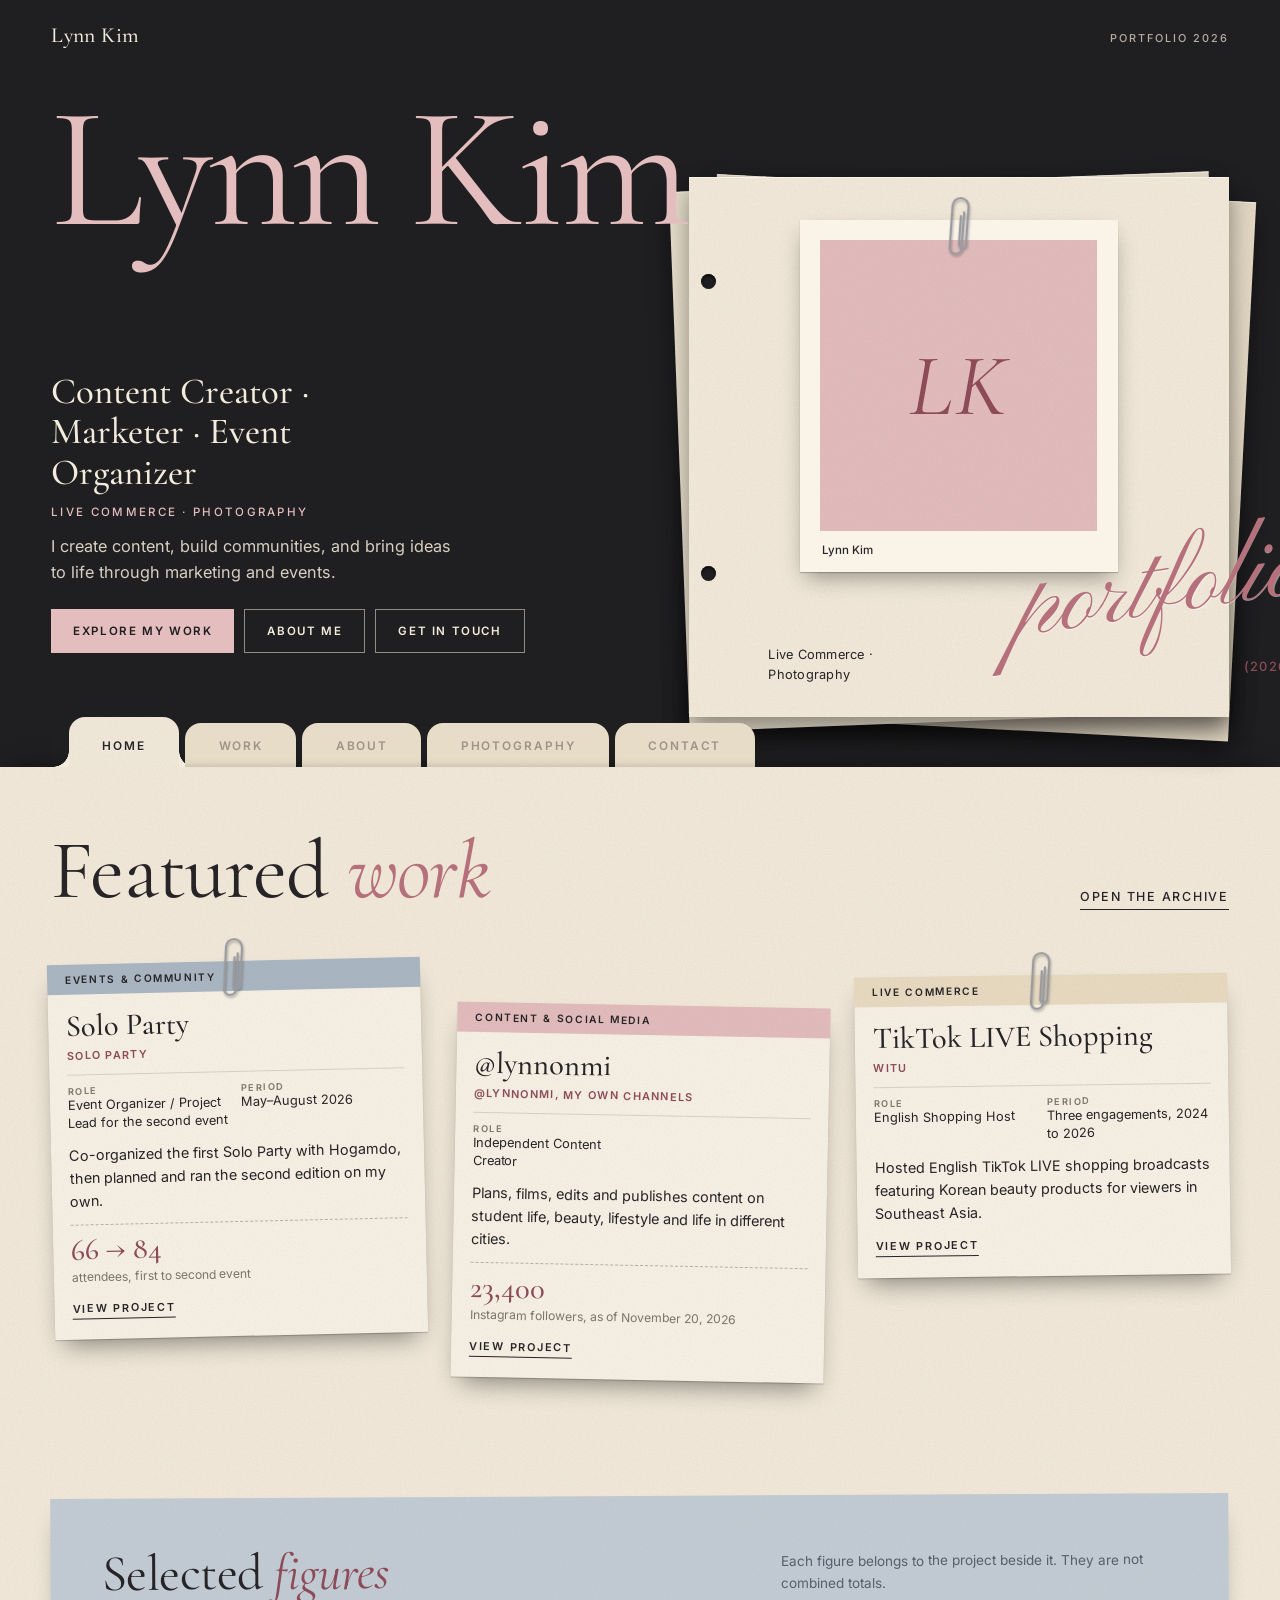
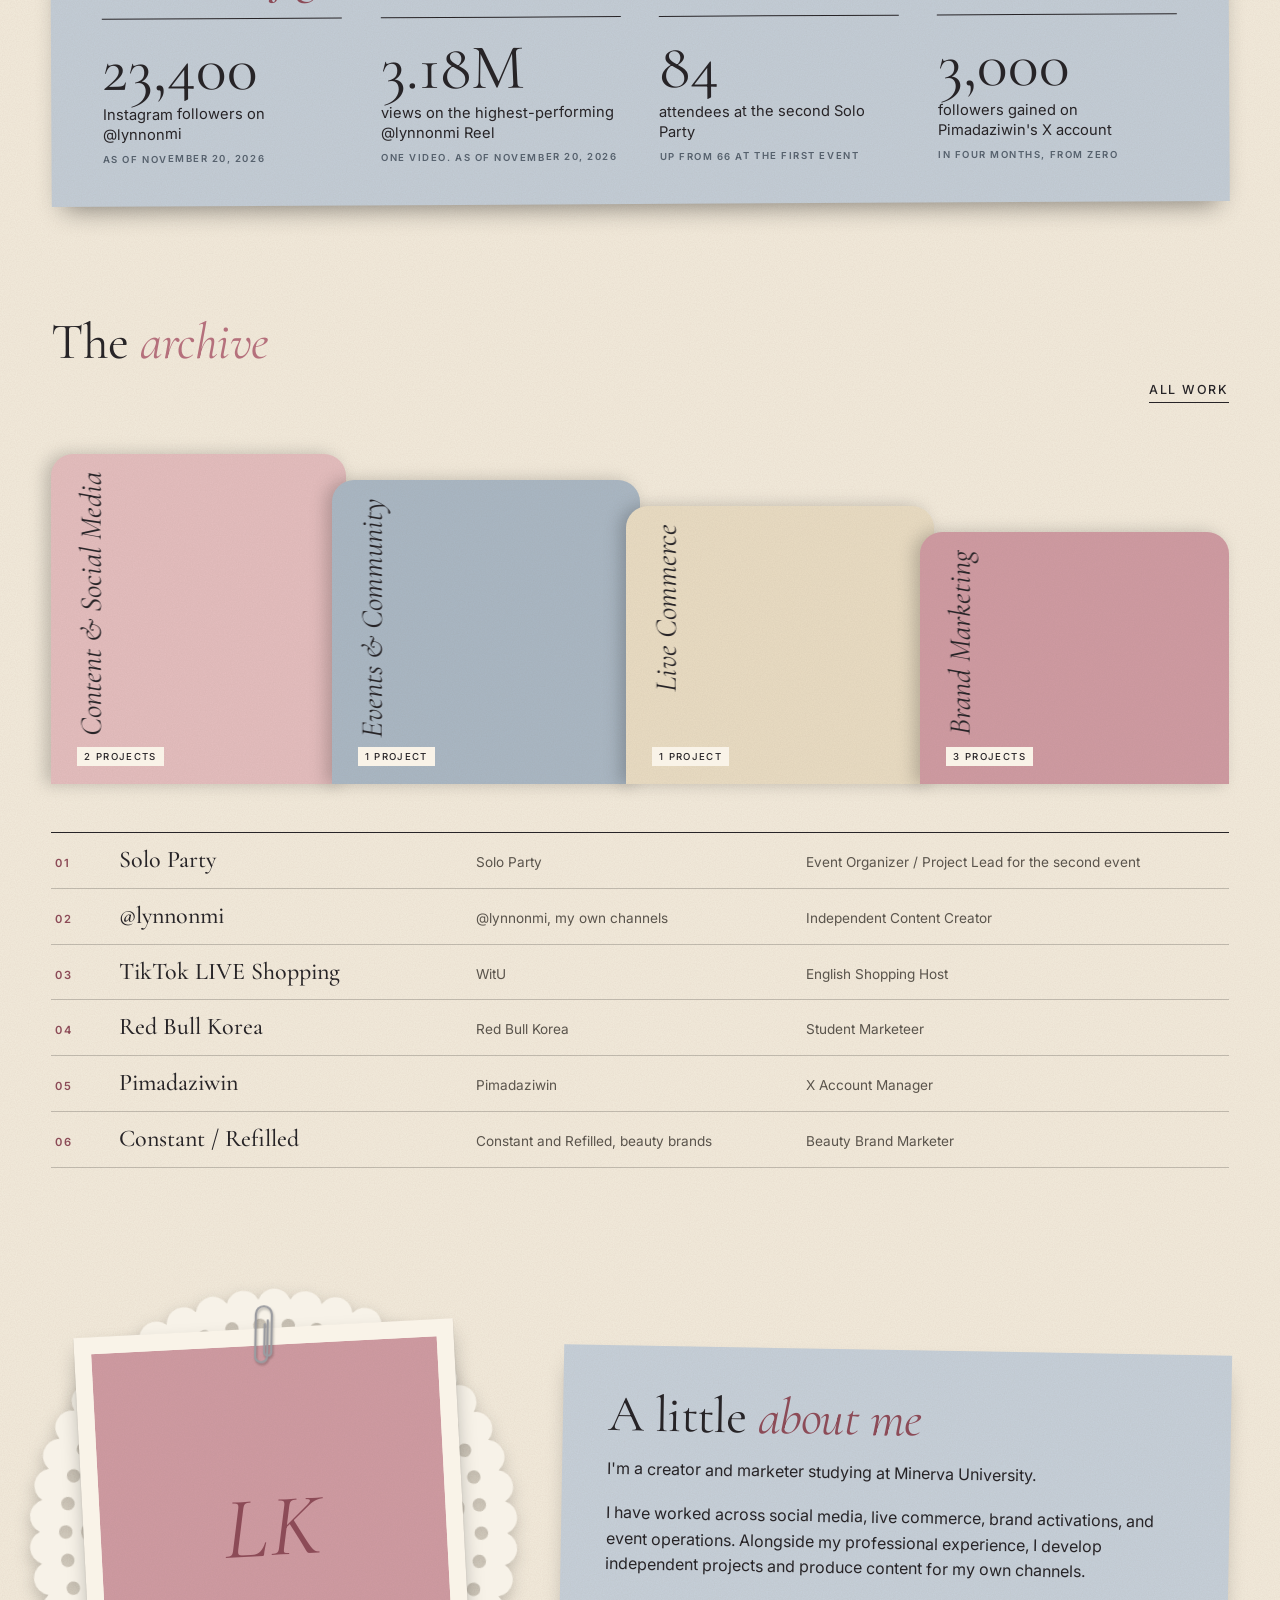
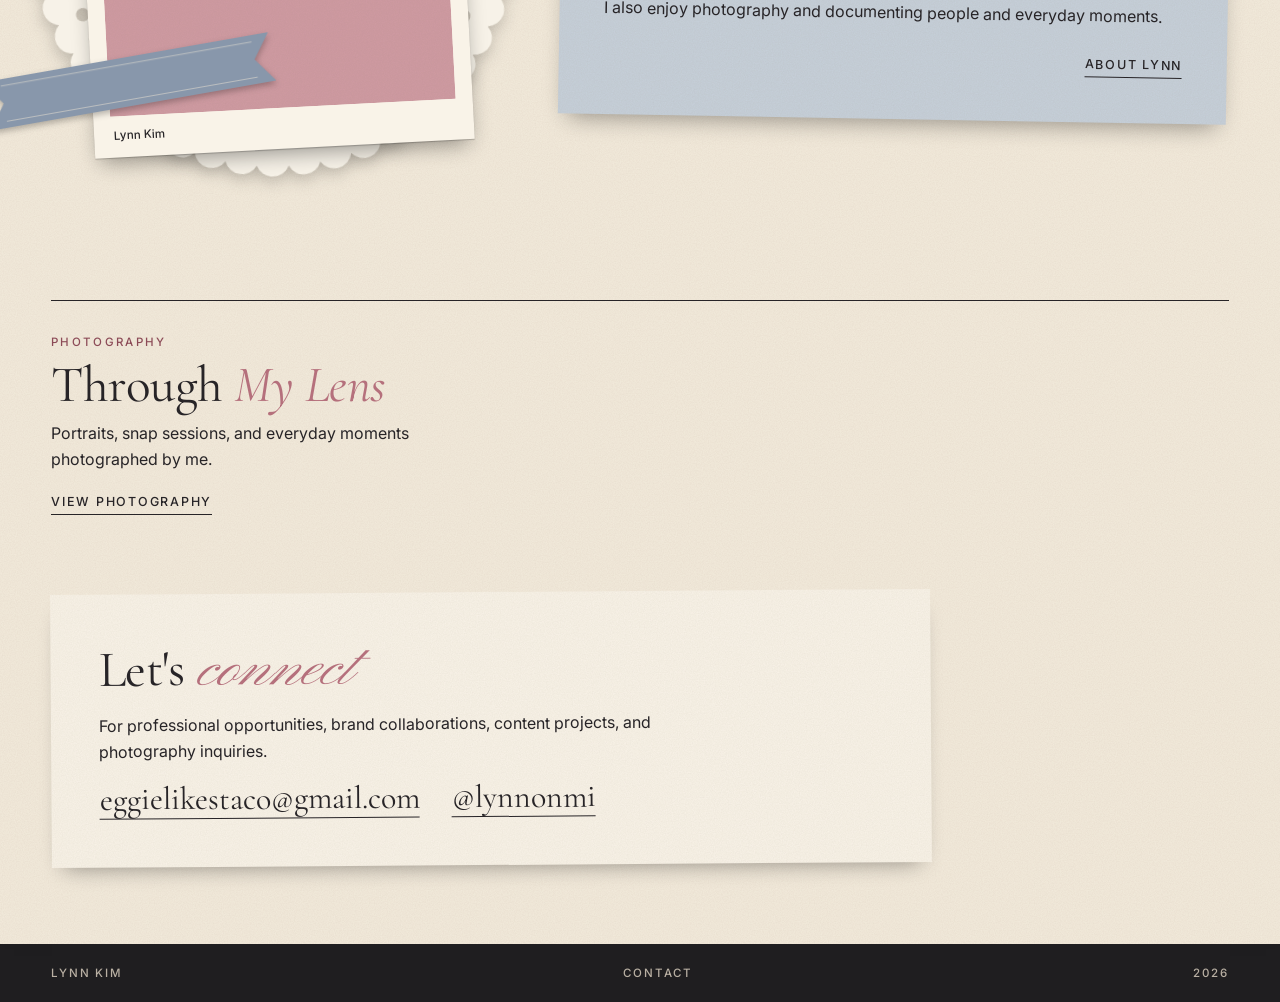
==== commit cb39cc58: "Revise portfolio: home flow, per-project layouts, text-led design, static project pages, tests and r" ====
--- a/index.html
+++ b/index.html
@@ -3,8 +3,20 @@
 <head>
 <meta charset="utf-8">
 <meta name="viewport" content="width=device-width, initial-scale=1">
-<title>Lynn Kim, portfolio archive</title>
-<meta name="description" content="Portfolio of Lynn Kim: content, events, live commerce, brand marketing and photography.">
+<title>Lynn Kim, Content Creator, Marketer, Event Organizer</title>
+<meta name="description" content="Portfolio of Lynn Kim: content creation, marketing, event organizing, live commerce and photography.">
+<meta name="theme-color" content="#1f1e20">
+<meta property="og:type" content="website">
+<meta property="og:site_name" content="Lynn Kim">
+<meta property="og:title" content="Lynn Kim, Content Creator, Marketer, Event Organizer">
+<meta property="og:description" content="Portfolio of Lynn Kim: content creation, marketing, event organizing, live commerce and photography.">
+<meta property="og:image" content="assets/og-image.png">
+<meta property="og:image:width" content="1200">
+<meta property="og:image:height" content="630">
+<meta name="twitter:card" content="summary_large_image">
+<meta name="twitter:title" content="Lynn Kim, Content Creator, Marketer, Event Organizer">
+<meta name="twitter:description" content="Portfolio of Lynn Kim: content creation, marketing, event organizing, live commerce and photography.">
+<meta name="twitter:image" content="assets/og-image.png">
 <link rel="icon" href="data:,">
 <link rel="preconnect" href="https://fonts.googleapis.com">
 <link rel="preconnect" href="https://fonts.gstatic.com" crossorigin>
@@ -14,7 +26,7 @@
 <body data-page="home">
 <a class="skip" href="#main">Skip to content</a>
 <div id="root"></div>
-<noscript><p style="padding:2rem;color:#f3ebdc">This portfolio needs JavaScript to load its pages.</p></noscript>
+<noscript><p style="padding:2rem;color:#f3ebdc">This portfolio needs JavaScript to load its pages. Email: eggielikestaco@gmail.com</p></noscript>
 <script type="module" src="js/app.js"></script>
 </body>
 </html>
--- a/css/styles.css
+++ b/css/styles.css
@@ -45,11 +45,11 @@
 .display { font: 400 clamp(2.6rem, 6.5vw, 5.4rem)/.95 var(--serif); letter-spacing: -.01em; }
 .display em { font-style: italic; color: var(--rose); }
 .display--s { font-size: clamp(2rem, 4vw, 3.2rem); }
-.textlink { font: 500 .78rem/1 var(--sans); letter-spacing: .14em; text-transform: uppercase; text-decoration: none; border-bottom: 1px solid currentColor; padding-bottom: 5px; align-self: flex-end; white-space: nowrap; }
+.textlink { font: 500 .78rem/1 var(--sans); letter-spacing: .14em; text-transform: uppercase; text-decoration: none; border-bottom: 1px solid currentColor; padding: 12px 0 5px; display: inline-block; align-self: flex-end; white-space: nowrap; }
 .textlink:hover { color: var(--rose-deep); }
 
 /* ---------- desk and band ---------- */
-.desk { max-width: 1600px; margin: 0 auto; }
+.desk { max-width: 1600px; margin: 0 auto; overflow-x: clip; }
 .band { position: relative; color: var(--cream); background: var(--char); }
 .top { display: flex; justify-content: space-between; align-items: baseline; padding: 22px var(--gut) 0; font: 500 .78rem var(--sans); letter-spacing: .08em; }
 .logo { text-decoration: none; font: 500 1.35rem var(--serif); letter-spacing: .02em; }
@@ -61,8 +61,14 @@
 
 /* home stage: giant name over a stack of paper */
 .stage--home { padding-top: clamp(24px, 4vw, 56px); padding-bottom: 0; position: relative; }
-.giant { font: 400 clamp(4.6rem, 17.5vw, 15rem)/.8 var(--serif); color: var(--pink); letter-spacing: -.03em; position: relative; z-index: 3; text-align: center; margin: 0 0 -.09em; }
-.stack { position: relative; width: min(560px, 82%); margin: 0 auto; height: clamp(430px, 52vw, 560px); }
+.hero-grid { display: grid; grid-template-columns: minmax(0, 1fr) minmax(300px, 540px); gap: clamp(24px, 5vw, 72px); align-items: end; position: relative; z-index: 2; }
+.hero-copy { padding-bottom: clamp(40px, 5vw, 64px); display: flex; flex-direction: column; gap: 14px; align-items: flex-start; }
+.hero-role { font: 500 clamp(1.5rem, 3vw, 2.3rem)/1.1 var(--serif); color: var(--cream); margin-top: clamp(20px, 3vw, 44px); max-width: 18ch; }
+.hero-sub { font: 500 .72rem/1 var(--sans); letter-spacing: .2em; text-transform: uppercase; color: var(--pink); }
+.hero-intro { color: #d7cfc2; max-width: 40ch; font-size: 1.02rem; }
+.hero-actions { display: flex; flex-wrap: wrap; gap: 10px; margin-top: 10px; }
+.giant { font: 400 clamp(4.2rem, 13.5vw, 12rem)/.82 var(--serif); color: var(--pink); letter-spacing: -.03em; position: relative; z-index: 3; margin: 0; overflow-wrap: anywhere; }
+.stack { position: relative; width: 100%; max-width: 540px; justify-self: end; height: clamp(420px, 44vw, 540px); margin-top: calc(clamp(30px, 5vw, 80px) * -1); }
 .paper { position: absolute; inset: 0; background: var(--cream); background-image: var(--grain); box-shadow: 0 1px 0 #fff8 inset, 0 12px 24px #0006; }
 .paper--3 { transform: rotate(3deg) translate(14px, 10px); background-color: var(--cream-2); }
 .paper--2 { transform: rotate(-2.2deg) translate(-10px, 4px); background-color: #ece3d1; }
@@ -128,14 +134,14 @@
 
 /* ---------- spines (folders seen edge-on) ---------- */
 .block--spines .display { margin-bottom: 36px; }
-.spines { display: grid; grid-template-columns: repeat(5, 1fr); gap: 0; height: clamp(300px, 36vw, 430px); }
-.spine { position: relative; margin-left: -14px; padding-top: calc(var(--i) * 26px); filter: drop-shadow(-6px 0 8px #0003); }
+.spines { display: grid; grid-template-columns: repeat(var(--n, 4), 1fr); grid-auto-rows: 100%; gap: 0; height: clamp(240px, 28vw, 330px); }
+.spine { position: relative; min-height: 0; margin-left: -14px; padding-top: calc(var(--i) * 26px); filter: drop-shadow(-6px 0 8px #0003); }
 .spine:first-child { margin-left: 0; }
 .spine a { display: flex; flex-direction: column; justify-content: space-between; height: 100%; padding: 18px 18px 18px 26px; text-decoration: none; background: var(--pink); background-image: var(--grain); border-radius: 22px 22px 0 0; color: var(--ink); transition: transform .45s var(--ease); }
 .spine a:hover, .spine a:focus-visible { transform: translateY(-14px); }
 .spine--blue a { background-color: var(--blue); } .spine--cream a { background-color: #e9dcc3; }
 .spine--rose a { background-color: #cf9aa2; } .spine--char a { background-color: var(--char-2); color: var(--cream); }
-.spine__label { writing-mode: vertical-rl; transform: rotate(180deg); font: 400 clamp(1.8rem, 3.6vw, 3rem)/1 var(--serif); font-style: italic; align-self: flex-start; }
+.spine__label { writing-mode: vertical-rl; transform: rotate(180deg); font: 400 clamp(1.3rem, 2.4vw, 2rem)/1 var(--serif); font-style: italic; align-self: flex-start; }
 .spine__count { background: var(--paper); color: var(--ink); font: 500 .6rem var(--sans); letter-spacing: .14em; text-transform: uppercase; padding: 4px 7px; align-self: flex-start; }
 
 /* ---------- photography strip on home ---------- */
@@ -151,7 +157,7 @@
 .film__frame i { position: absolute; left: 6px; bottom: 4px; font: 500 .6rem var(--sans); color: var(--cream); font-style: normal; letter-spacing: .1em; }
 
 .about-note { display: grid; grid-template-columns: minmax(220px, 4fr) 6fr; gap: clamp(28px, 5vw, 80px); align-items: center; }
-.about-note .polaroid { margin: 10px 0 0 6%; }
+.about-note .polaroid { margin: 0 auto; }
 .note { background: #c6d0da; background-image: var(--grain); padding: clamp(24px, 3.5vw, 48px); transform: rotate(1deg); box-shadow: 0 12px 24px -10px #0006; display: flex; flex-direction: column; gap: 18px; align-items: flex-start; }
 .note .display em { color: var(--rose-deep); }
 
@@ -188,11 +194,9 @@
 .folder--char .folder__head { border-color: #fff3; }
 .folder__head p { font-size: .9rem; }
 .count { display: inline-block; margin-left: 8px; font: 600 .62rem var(--sans); letter-spacing: .14em; text-transform: uppercase; background: var(--paper); color: var(--ink); padding: 4px 7px; }
-.folder__files { display: grid; grid-template-columns: repeat(12, 1fr); gap: 26px; align-items: start; }
+.folder__files { display: grid; grid-template-columns: repeat(3, 1fr); gap: 28px; align-items: start; }
+.folder__files .card:nth-child(3n+2) { margin-top: 44px; }
 .folder__files .card { color: var(--ink); }
-.folder__files .card:nth-child(1) { grid-column: 1 / 8; }
-.folder__files .card:nth-child(2) { grid-column: 8 / 13; margin-top: 56px; margin-left: -14px; }
-.folder__files .card:nth-child(n+3) { grid-column: span 4; }
 .hint { text-align: center; font-size: .8rem; color: var(--mute); margin-top: 18px; }
 
 /* ---------- Project detail ---------- */
@@ -210,12 +214,12 @@
 .detail__sec > p { max-width: 54ch; font-size: 1.05rem; }
 .ticks li { padding: 10px 0 10px 26px; border-bottom: 1px solid #0002; position: relative; }
 .ticks li::before { content: ''; position: absolute; left: 0; top: 1.2em; width: 12px; height: 1px; background: var(--rose-deep); }
-.steps { display: grid; grid-template-columns: repeat(3, 1fr); gap: 0; counter-reset: s; }
+.steps { display: grid; grid-template-columns: repeat(auto-fit, minmax(190px, 1fr)); gap: 0; counter-reset: s; }
 .steps li { display: flex; gap: 14px; padding: 18px 22px 18px 0; border-top: 1px solid var(--ink); }
 .steps b { font: 400 2.4rem/1 var(--serif); color: var(--rose); }
 .steps h3 { font: 600 .8rem var(--sans); letter-spacing: .08em; text-transform: uppercase; margin-bottom: 6px; }
 .steps p { font-size: .95rem; }
-.metrics { display: grid; grid-template-columns: repeat(3, 1fr); gap: 20px; }
+.metrics { display: grid; grid-template-columns: repeat(auto-fit, minmax(170px, 1fr)); gap: 20px; }
 .metric { background: var(--paper); background-image: var(--grain); padding: 24px 22px; box-shadow: 0 10px 18px -10px #0006; transform: rotate(-.6deg); }
 .metric:nth-child(2) { transform: rotate(.7deg) translateY(10px); }
 .metric__v { display: block; font: 400 clamp(2.4rem, 4vw, 3.6rem)/1 var(--serif); }
@@ -245,7 +249,7 @@
 .block--blue { background: #c3cdd7; background-image: var(--grain); padding: clamp(28px, 5vw, 64px); margin-left: calc(var(--gut) * -1); margin-right: calc(var(--gut) * -1); max-width: none !important; }
 .block--blue > * { max-width: var(--max); margin-left: auto; margin-right: auto; }
 .block--blue .display em { color: var(--rose-deep); }
-.snaps { display: grid; grid-template-columns: repeat(5, 1fr); gap: 22px; }
+.snaps { display: grid; grid-template-columns: repeat(3, 1fr); gap: 22px; max-width: 900px; }
 .snap { position: relative; display: block; border: 0; background: var(--paper); padding: 8px 8px 0; text-align: left; transform: rotate(var(--tilt)); box-shadow: 0 12px 20px -8px #0006; transition: transform .45s var(--ease); }
 .snap:nth-child(even) { margin-top: 34px; }
 .snap:hover, .snap:focus-visible { transform: rotate(0) translateY(-6px); }
@@ -268,7 +272,7 @@
 
 /* ---------- About ---------- */
 .about-grid { display: grid; grid-template-columns: 4fr 6fr; gap: clamp(28px, 6vw, 96px); align-items: center; margin-bottom: clamp(60px, 8vw, 110px); }
-.about-grid .polaroid { margin: 20px auto 0; max-width: 360px; }
+.about-grid .polaroid { margin: 0 auto; max-width: 360px; }
 .about-grid__text { display: flex; flex-direction: column; gap: 22px; }
 .lead { font: 400 clamp(1.3rem, 2.2vw, 1.8rem)/1.35 var(--serif); max-width: 36ch; }
 .cols { display: grid; grid-template-columns: repeat(3, 1fr); gap: 0; align-items: start; }
@@ -293,6 +297,11 @@
 .big-link--ph { border: 0; font-size: 1.1rem; }
 .btn { display: inline-block; background: var(--char); color: var(--cream); text-decoration: none; padding: 14px 22px; font: 600 .72rem var(--sans); letter-spacing: .14em; text-transform: uppercase; min-height: 44px; }
 .btn:hover { background: var(--rose-deep); }
+.btn--pink { background: var(--pink); color: var(--char); }
+.btn--pink:hover { background: var(--cream); color: var(--char); }
+.btn--line { background: transparent; color: var(--cream); border: 1px solid #f3ebdc88; }
+.btn--line:hover { background: var(--cream); color: var(--char); }
+.btn { display: inline-flex; align-items: center; }
 .btn--off { background: transparent; color: var(--mute); border: 1px dashed var(--mute); font-style: italic; text-transform: none; letter-spacing: .02em; font-size: .9rem; }
 .contact__side .polaroid { margin: 0 auto; }
 
@@ -313,7 +322,112 @@
   .about-grid__text { position: relative; padding-left: 22px; }
   .rings { display: block; background: radial-gradient(circle, var(--cream) 5px, #7d7468 5.5px, #7d7468 7px, transparent 7.5px) center 12% / 22px 22px no-repeat, radial-gradient(circle, var(--cream) 5px, #7d7468 5.5px, #7d7468 7px, transparent 7.5px) center 50% / 22px 22px no-repeat, radial-gradient(circle, var(--cream) 5px, #7d7468 5.5px, #7d7468 7px, transparent 7.5px) center 88% / 22px 22px no-repeat; left: -30px; }
 }
-@media (max-width: 640px) { .script-mark { right: -4%; bottom: 10%; font-size: 3.4rem; } .year-mark { right: 0; } }
+@media (max-width: 640px) { .script-mark { right: 6%; bottom: 3%; font-size: 2.6rem; } .year-mark { display: none; } .typed { max-width: 17ch; } }
+
+
+/* ---------- master portfolio additions ---------- */
+.works { display: grid; grid-template-columns: repeat(3, 1fr); gap: 30px; align-items: start; }
+.works .card:nth-child(3n+2) { margin-top: 44px; }
+.works .card:nth-child(3n) { margin-top: 14px; }
+.card__org { font: 600 .68rem/1.3 var(--sans); letter-spacing: .12em; text-transform: uppercase; color: var(--rose-deep); margin-top: 6px; }
+.card__facts { display: grid; grid-template-columns: 1fr 1fr; gap: 10px; margin: 12px 0 0; padding-top: 10px; border-top: 1px solid #0002; }
+.card__facts dt { font: 600 .58rem var(--sans); letter-spacing: .16em; text-transform: uppercase; color: var(--mute); }
+.card__facts dd { font-size: .8rem; line-height: 1.35; }
+.card__summary { font-size: .9rem; margin-top: 12px; }
+.card__metric { display: flex; flex-direction: column; margin-top: 12px; padding-top: 10px; border-top: 1px dashed #0004; }
+.card__metric b { font: 500 1.9rem/1 var(--serif); color: var(--rose-deep); }
+.card__metric span { font-size: .76rem; color: var(--mute); margin-top: 2px; }
+.card__img { aspect-ratio: 16 / 10; }
+
+.figs-wrap { background: #c3cdd7; background-image: var(--grain); padding: clamp(24px, 4vw, 56px); box-shadow: 0 14px 26px -12px #0007; transform: rotate(-.3deg); max-width: none !important; }
+.figs-wrap .display em { color: var(--rose-deep); }
+.figs-wrap .block__head { margin-bottom: 20px; }
+.figs-wrap .small { max-width: 44ch; color: #55606c; }
+.figs { display: grid; grid-template-columns: repeat(3, 1fr); gap: 0 clamp(20px, 3vw, 44px); }
+.figs a { display: flex; flex-direction: column; gap: 4px; text-decoration: none; padding: 18px 0 20px; border-top: 1px solid var(--ink); height: 100%; }
+.fig__v { font: 400 clamp(2.6rem, 5vw, 4.2rem)/1 var(--serif); }
+.fig__l { font-size: .92rem; line-height: 1.35; max-width: 28ch; }
+.fig__n { font: 600 .6rem var(--sans); letter-spacing: .16em; text-transform: uppercase; color: #55606c; margin-top: 4px; }
+.figs a:hover .fig__v, .figs a:focus-visible .fig__v { color: var(--rose-deep); }
+
+.mini-photo { display: grid; grid-template-columns: 5fr 6fr; gap: clamp(20px, 4vw, 56px); align-items: center; padding: clamp(20px, 3vw, 36px) 0 0; border-top: 1px solid var(--ink); }
+.mini-photo__copy { display: flex; flex-direction: column; gap: 12px; align-items: flex-start; }
+.mini-photo__copy p { max-width: 34ch; }
+.mini-photo__row { display: grid; grid-template-columns: repeat(3, 1fr); gap: 14px; max-width: 420px; }
+.mini { margin: 0; background: var(--paper); padding: 6px 6px 18px; transform: rotate(var(--tilt)); box-shadow: 0 8px 14px -6px #0006; }
+.mini .ph, .mini img { aspect-ratio: 1; height: auto; min-height: 0; }
+.mini .ph span { font-size: .5rem; padding: 3px 4px; }
+.archive-link { text-align: center; margin-top: 6px; }
+
+/* project detail */
+.pull { font: italic 400 clamp(1.9rem, 3.8vw, 3.1rem)/1.1 var(--serif); color: var(--rose-deep); max-width: var(--max); padding-right: 30%; text-wrap: balance; margin: 0 auto clamp(40px, 6vw, 80px); }
+.periods span { display: block; }
+.psec { display: grid; grid-template-columns: 4fr 8fr; gap: clamp(20px, 5vw, 72px); padding-top: 26px; border-top: 1px solid var(--ink); margin-bottom: clamp(44px, 6vw, 84px); }
+.psec__head .display { margin-top: 2px; }
+.psec__body { min-width: 0; }
+.prose p { font-size: 1.1rem; max-width: 60ch; margin-bottom: .9rem; }
+.sub { font: 600 .72rem var(--sans); letter-spacing: .16em; text-transform: uppercase; margin: 30px 0 12px; }
+.events { display: grid; grid-template-columns: 1fr 1fr; gap: 24px; align-items: start; }
+.event { background: var(--paper); background-image: var(--grain); padding: 22px 22px 24px; box-shadow: 0 12px 20px -10px #0006; transform: rotate(var(--tilt)); }
+.event__date { font: 600 .66rem var(--sans); letter-spacing: .16em; text-transform: uppercase; color: var(--rose-deep); }
+.event h3 { font: 500 1.9rem/1.05 var(--serif); margin: 4px 0; }
+.event__role { font-size: .88rem; color: var(--mute); margin-bottom: 8px; }
+.chips { display: flex; flex-wrap: wrap; gap: 8px; margin-top: 14px; }
+.chips span { border: 1px solid var(--ink); padding: 5px 10px; font-size: .8rem; line-height: 1.3; }
+.chips--solid span { background: var(--char); color: var(--cream); border-color: var(--char); }
+.themes { display: grid; grid-template-columns: 1fr 1fr; gap: 16px 28px; }
+.themes dt { font: 500 1.35rem var(--serif); }
+.themes dd { font-size: .9rem; color: #4d4740; }
+.extra { background: #c6d0da; background-image: var(--grain); padding: 18px 22px; margin-top: 26px; max-width: 54ch; transform: rotate(.4deg); box-shadow: 0 10px 18px -10px #0006; }
+.extra h3 { font: 500 1.5rem var(--serif); margin-bottom: 4px; }
+.note-line { font-style: italic; margin-top: 16px; max-width: 54ch; }
+.notes { margin-top: 16px; display: grid; gap: 8px; }
+.notes li { border-left: 2px solid var(--rose); padding-left: 12px; font-size: .92rem; max-width: 60ch; }
+.reels { display: grid; grid-template-columns: repeat(auto-fit, minmax(140px, 1fr)); gap: 14px; }
+.reel { background: var(--paper); padding: 10px 10px 14px; box-shadow: 0 10px 16px -8px #0006; }
+.reel:nth-child(odd) { transform: rotate(-1deg); } .reel:nth-child(even) { transform: rotate(1deg) translateY(8px); }
+.reel__thumb { aspect-ratio: 9 / 13; overflow: hidden; }
+.reel__thumb .ph { height: 100%; }
+.reel__views { font: 400 2rem/1 var(--serif); margin-top: 10px; }
+.reel__views span { font: 600 .6rem var(--sans); letter-spacing: .14em; text-transform: uppercase; margin-left: 6px; color: var(--mute); }
+.reel__rank { font-size: .78rem; margin-top: 2px; }
+.reel__todo { font-size: .72rem; margin-top: 8px; }
+.evi-grid { display: grid; grid-template-columns: repeat(auto-fill, minmax(150px, 1fr)); gap: 14px; margin-top: 14px; }
+.evi { margin: 0; }
+.evi__img { aspect-ratio: 4 / 3; overflow: hidden; }
+.evi__img .ph span { font-size: .52rem; }
+.evi figcaption { font-size: .76rem; line-height: 1.35; margin-top: 6px; }
+
+/* about and photography */
+.block--intro { max-width: 760px !important; }
+.block--intro .display { margin-bottom: 18px; }
+.rules { max-width: 62ch; margin-top: 10px; }
+.prose--lead p { font: 400 clamp(1.15rem, 1.9vw, 1.5rem)/1.4 var(--serif); max-width: 40ch; margin-bottom: 1rem; }
+.edu__row { display: flex; flex-wrap: wrap; align-items: baseline; gap: 6px 24px; margin-top: 14px; padding-top: 14px; border-top: 1px solid var(--ink); }
+.edu__row b { font: 500 1.9rem var(--serif); }
+.timeline li { display: grid; grid-template-columns: 240px 1fr; gap: 24px; padding: 20px 0; border-top: 1px solid var(--ink); }
+.timeline li:last-child { border-bottom: 1px solid var(--ink); }
+.timeline__when span { display: block; font: 600 .72rem/1.6 var(--sans); letter-spacing: .12em; text-transform: uppercase; color: var(--rose-deep); }
+.timeline__when .pending { text-transform: none; letter-spacing: 0; font-weight: 400; }
+.timeline h3 { font: 500 1.8rem/1.1 var(--serif); }
+.timeline h3 a { text-decoration: none; border-bottom: 1px solid transparent; }
+.timeline h3 a:hover { border-color: currentColor; color: var(--rose-deep); }
+.timeline p { margin-top: 2px; }
+.skills { display: grid; grid-template-columns: 1fr 1fr; gap: 20px; }
+.skill { padding: 26px 26px 30px; background-image: var(--grain); box-shadow: 0 12px 22px -12px #0006; border-radius: 16px 16px 4px 4px; }
+.skill h3 { font: 500 1.7rem var(--serif); margin-bottom: 8px; }
+.skill--blue { background-color: var(--blue); transform: rotate(-.4deg); } .skill--pink { background-color: var(--pink); transform: rotate(.4deg); }
+.skill--cream { background-color: #e9dcc3; transform: rotate(.3deg); } .skill--rose { background-color: #cf9aa2; transform: rotate(-.3deg); }
+.plain li { justify-content: flex-start; }
+
+/* ---------- lace and ribbon ---------- */
+.lace-wrap { position: relative; width: 100%; max-width: 440px; margin: 0 auto; padding: 8% 6%; }
+.lace-wrap .polaroid { position: relative; z-index: 2; margin: 0 auto; }
+.doily { position: absolute; z-index: 0; width: 118%; left: -9%; top: -4%; height: auto; filter: drop-shadow(0 6px 8px #0003); transform: rotate(8deg); pointer-events: none; }
+.ribbon { position: absolute; z-index: 3; width: 74%; height: auto; left: -14%; top: 56%; transform: rotate(-14deg); filter: drop-shadow(0 3px 3px #0004); pointer-events: none; }
+.about-note .lace-wrap, .about-grid .lace-wrap, .contact__side .lace-wrap { margin-top: 10px; }
+.contact__side .ribbon { left: auto; right: -14%; top: 12%; transform: rotate(18deg); }
+@media (max-width: 640px) { .lace-wrap { max-width: 320px; } .ribbon { left: -6%; } .contact__side .ribbon { right: -6%; } }
 
 /* ---------- motion ---------- */
 @media (prefers-reduced-motion: reduce) {
@@ -329,11 +443,17 @@
   .scatter .card:nth-child(3) { grid-column: 1 / 5; margin-top: 0; margin-left: 0; }
   .strip-wrap, .about-note, .about-grid, .contact { grid-template-columns: 1fr; }
   .facts { grid-template-columns: repeat(2, 1fr); }
-  .detail, .steps, .metrics, .cols { grid-template-columns: 1fr; }
+  .detail, .cols { grid-template-columns: 1fr; }
   .col--pink, .col--cream { margin-left: 0; margin-top: 16px; }
-  .evidence__row { grid-template-columns: 1fr 1fr; }
   .snaps { grid-template-columns: repeat(3, 1fr); }
-  .folder__files .card:nth-child(1), .folder__files .card:nth-child(2), .folder__files .card:nth-child(n+3) { grid-column: span 6; margin-left: 0; }
+  .works, .folder__files { grid-template-columns: repeat(2, 1fr); }
+  .works .card, .folder__files .card { margin-top: 0 !important; }
+  .figs { grid-template-columns: repeat(2, 1fr); }
+  .psec { grid-template-columns: 1fr; gap: 16px; }
+  .events, .themes, .skills { grid-template-columns: 1fr; }
+  .timeline li { grid-template-columns: 1fr; gap: 4px; }
+  .hero-grid, .mini-photo { grid-template-columns: 1fr; }
+  .stack { justify-self: center; margin-top: 0; }
 }
 
 /* ---------- mobile ---------- */
@@ -347,9 +467,10 @@
   .spine a { flex-direction: row-reverse; align-items: center; padding: 22px 20px; height: 74px; border-radius: 18px 18px 0 0; }
   .spine__label { writing-mode: horizontal-tb; transform: none; font-size: 1.9rem; align-self: center; }
   .spine__count { align-self: center; }
-  .scatter, .folder__files { display: flex; flex-direction: column; gap: 34px; }
-  .scatter .card, .folder__files .card { margin: 0 !important; width: 94%; }
-  .scatter .card:nth-child(even), .folder__files .card:nth-child(even) { align-self: flex-end; }
+  .scatter, .works, .folder__files { display: flex; flex-direction: column; gap: 34px; }
+  .figs { grid-template-columns: 1fr; }
+  .scatter .card, .works .card, .folder__files .card { margin: 0 !important; width: 94%; }
+  .scatter .card:nth-child(even), .works .card:nth-child(even), .folder__files .card:nth-child(even) { align-self: flex-end; }
   .folder { padding: 22px 16px; }
   .cabinet__stack { padding-bottom: 52px; }
   .film { grid-template-columns: repeat(3, 1fr); }
@@ -366,3 +487,114 @@
   .pager a { font-size: 1.25rem; }
   .block--blue { margin-left: calc(var(--gut) * -1); margin-right: calc(var(--gut) * -1); }
 }
+.timeline, .skills { margin-top: 24px; }
+
+/* ======== revision: text-led layouts, per-project sections, quieter decoration ======== */
+.sr-only { position: absolute; width: 1px; height: 1px; overflow: hidden; clip: rect(0 0 0 0); white-space: nowrap; }
+.display--xs { font-size: clamp(1.6rem, 2.6vw, 2.2rem); }
+
+/* monogram frame used when no portrait is supplied */
+.mono { width: 100%; height: 100%; min-height: 100%; display: grid; place-items: center; background-color: var(--pink); background-image: var(--grain); }
+.mono span { font: 400 clamp(3rem, 8vw, 5.5rem)/1 var(--serif); font-style: italic; color: var(--rose-deep); letter-spacing: .02em; }
+.mono--blue { background-color: var(--blue); } .mono--rose { background-color: #cf9aa2; } .mono--cream { background-color: #e6dac4; }
+.polaroid__img .mono { aspect-ratio: 1 / 1.05; }
+
+/* project cards without images: a coloured folder band instead of an empty frame */
+.card__band { display: block; margin: -18px -18px 16px; padding: 9px 18px; font: 600 .64rem/1.2 var(--sans); letter-spacing: .16em; text-transform: uppercase; background: var(--pink); background-image: var(--grain); color: var(--ink); }
+.card__band--blue { background-color: var(--blue); } .card__band--cream { background-color: #e9dcc3; } .card__band--rose { background-color: #cf9aa2; } .card__band--char { background-color: var(--char-2); color: var(--cream); }
+.card .label { display: none; }
+.card__img + .card__band { margin-top: 0; }
+.card__title { font-size: 1.9rem; }
+.card__facts dd { overflow-wrap: anywhere; }
+
+/* home */
+.figs { grid-template-columns: repeat(4, 1fr); }
+.index { margin-top: clamp(28px, 4vw, 48px); border-top: 1px solid var(--ink); }
+.index li { border-bottom: 1px solid #0003; }
+.index a { display: grid; grid-template-columns: 3rem 1.3fr 1.2fr 1.6fr; gap: 16px; align-items: baseline; padding: 14px 4px; text-decoration: none; transition: background .25s; }
+.index a:hover, .index a:focus-visible { background: #fff6; }
+.index__no { font: 600 .7rem var(--sans); letter-spacing: .14em; color: var(--rose-deep); }
+.index__title { font: 500 1.5rem/1.1 var(--serif); }
+.index__org, .index__role { font-size: .85rem; color: #5a544c; }
+.contact-strip { background: var(--paper); background-image: var(--grain); padding: clamp(24px, 4vw, 48px); box-shadow: 0 12px 22px -12px #0006; transform: rotate(-.4deg); display: grid; gap: 14px; max-width: 880px; }
+.contact-strip p { max-width: 56ch; }
+.contact-strip__links { display: flex; flex-wrap: wrap; gap: 8px 32px; }
+.mini-photo__copy p { max-width: 38ch; }
+.block--contact { margin-bottom: 0; }
+
+/* project detail */
+.facts { grid-template-columns: repeat(auto-fit, minmax(170px, 1fr)); }
+.psec { margin-bottom: clamp(36px, 5vw, 64px); }
+.cmp-wrap { overflow-x: auto; }
+.cmp { border-collapse: collapse; width: 100%; min-width: 440px; }
+.cmp th, .cmp td { text-align: left; padding: 12px 16px 12px 0; border-bottom: 1px solid #0003; vertical-align: top; }
+.cmp thead th { font: 600 .66rem var(--sans); letter-spacing: .16em; text-transform: uppercase; color: var(--rose-deep); border-bottom: 1px solid var(--ink); }
+.cmp tbody th { font: 600 .66rem var(--sans); letter-spacing: .14em; text-transform: uppercase; color: var(--mute); width: 22%; }
+.cmp td { font: 400 1.35rem/1.2 var(--serif); }
+.events { grid-template-columns: 1fr 1fr; }
+.event { transform: none; box-shadow: 0 1px 0 #0002, 0 10px 18px -12px #0006; }
+.dcols { display: grid; grid-template-columns: repeat(auto-fit, minmax(210px, 1fr)); gap: 0; border-top: 1px solid var(--ink); }
+.dcols > div { padding: 18px 22px 20px 0; border-bottom: 1px solid #0003; }
+.dcols dt { font: 500 1.55rem/1.1 var(--serif); margin-bottom: 6px; }
+.dcols dd { font-size: .95rem; max-width: 40ch; }
+.periods-list { display: grid; gap: 0; border-top: 1px solid var(--ink); max-width: 460px; }
+.periods-list li { display: flex; gap: 18px; align-items: baseline; padding: 12px 0; border-bottom: 1px solid #0003; font: 500 1.35rem var(--serif); }
+.periods-list b { font: 600 .66rem var(--sans); letter-spacing: .16em; color: var(--rose-deep); }
+.callout { border-left: 3px solid var(--rose); padding: 6px 0 6px 20px; max-width: 62ch; }
+.callout > p { font: 400 1.35rem/1.35 var(--serif); }
+.callout .ticks { margin-top: 12px; }
+.split { display: grid; grid-template-columns: 1fr 1fr; gap: 20px; align-items: stretch; }
+.split__side { padding: 22px 24px 24px; background-image: var(--grain); box-shadow: 0 10px 18px -12px #0006; }
+.split__side--me { background-color: var(--pink); }
+.split__side--them { background-color: var(--paper); border: 1px dashed #0005; box-shadow: none; }
+.split__side h3 { font: 600 .68rem var(--sans); letter-spacing: .16em; text-transform: uppercase; margin-bottom: 8px; }
+.split__stat { display: flex; flex-direction: column; margin-bottom: 8px; }
+.split__stat b { font: 400 clamp(2.6rem, 5vw, 3.8rem)/1 var(--serif); }
+.split__stat span { font-size: .85rem; color: #4d4740; }
+.reels { display: grid; grid-template-columns: repeat(auto-fit, minmax(170px, 1fr)); gap: 0; border-top: 1px solid var(--ink); }
+.reel { padding: 18px 18px 20px 0; border-bottom: 1px solid #0003; display: flex; flex-direction: column; gap: 4px; transform: none !important; background: none; box-shadow: none; }
+.reel__views { font: 400 clamp(2.4rem, 4vw, 3.2rem)/1 var(--serif); }
+.reel__views i { font: 600 .62rem var(--sans); letter-spacing: .14em; text-transform: uppercase; margin-left: 8px; color: var(--mute); font-style: normal; }
+.reel__rank { font-size: .88rem; }
+.metric { transform: none; box-shadow: 0 1px 0 #0002, 0 10px 18px -12px #0006; }
+.metric:nth-child(2) { transform: none; }
+.quiet { border-top: 1px solid var(--ink); padding-top: 18px; margin-bottom: 56px; max-width: 70ch; }
+.quiet__h { font: 600 .68rem var(--sans); letter-spacing: .16em; text-transform: uppercase; margin-bottom: 6px; }
+.quiet p { font-size: .92rem; color: #5a544c; }
+.gallery { display: grid; grid-template-columns: repeat(auto-fill, minmax(240px, 1fr)); gap: 18px; }
+.gallery figure { margin: 0; } .gallery img { width: 100%; height: auto; }
+.gallery figcaption { font-size: .8rem; margin-top: 6px; }
+.links { margin: -24px 0 36px; }
+
+/* about and contact: calmer */
+.addl { display: grid; grid-template-columns: repeat(auto-fit, minmax(220px, 1fr)); gap: 0 28px; border-top: 1px solid var(--ink); margin-top: 18px; }
+.addl li { padding: 14px 0 16px; border-bottom: 1px solid #0003; }
+.addl h3 { font: 500 1.35rem var(--serif); }
+.addl p { font-size: .9rem; }
+.addl .small { margin-top: 2px; }
+.rings { display: none !important; }
+.contact { grid-template-columns: 1fr; max-width: 820px; }
+.note-pad { transform: none; }
+.quiet-wide { max-width: 760px !important; }
+
+@media (max-width: 960px) {
+  .figs { grid-template-columns: repeat(2, 1fr); }
+  .index a { grid-template-columns: 2.4rem 1fr; }
+  .index__org, .index__role { grid-column: 2; }
+  .split { grid-template-columns: 1fr; }
+}
+@media (max-width: 640px) {
+  .figs { grid-template-columns: 1fr; }
+  .events { grid-template-columns: 1fr; }
+}
+.mini-photo { margin-bottom: clamp(48px, 6vw, 90px); }
+.mini-photo:not(:has(.mini-photo__row)) { grid-template-columns: 1fr; }
+.mini-photo__copy .textlink { align-self: flex-start; }
+.about-note .ribbon { top: 74%; left: -16%; width: 66%; transform: rotate(-10deg); }
+.links { max-width: var(--max); margin: -24px auto 36px; }
+.quiet { max-width: var(--max); margin: 0 auto 56px; padding-right: 35%; }
+.figs-wrap { padding-bottom: clamp(20px, 3vw, 36px); }
+.figs a { padding-bottom: 6px; }
+.links--flow { margin: 18px auto 0; }
+.about-grid .polaroid { max-width: 320px; }
+@media (max-width: 640px) { .about-grid .polaroid { max-width: 290px; } .about-grid__photo { display: flex; justify-content: center; } }
